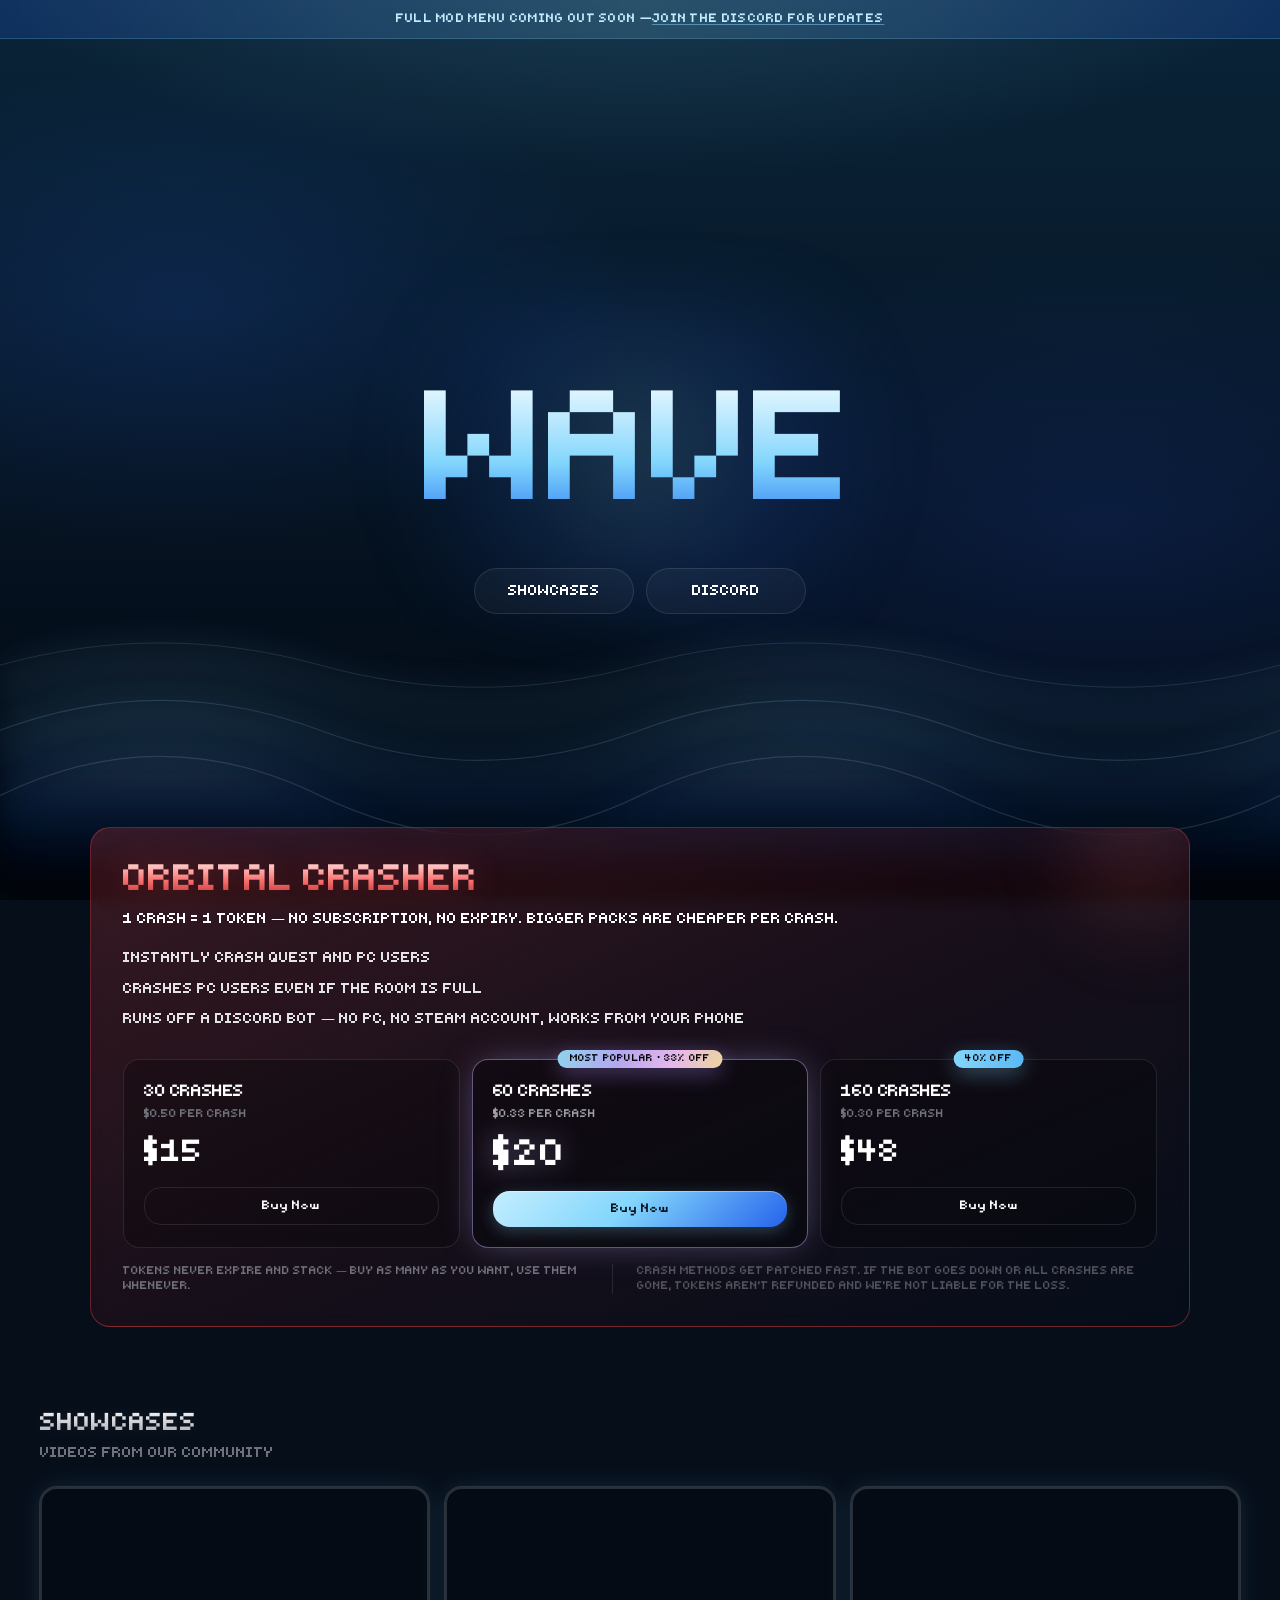
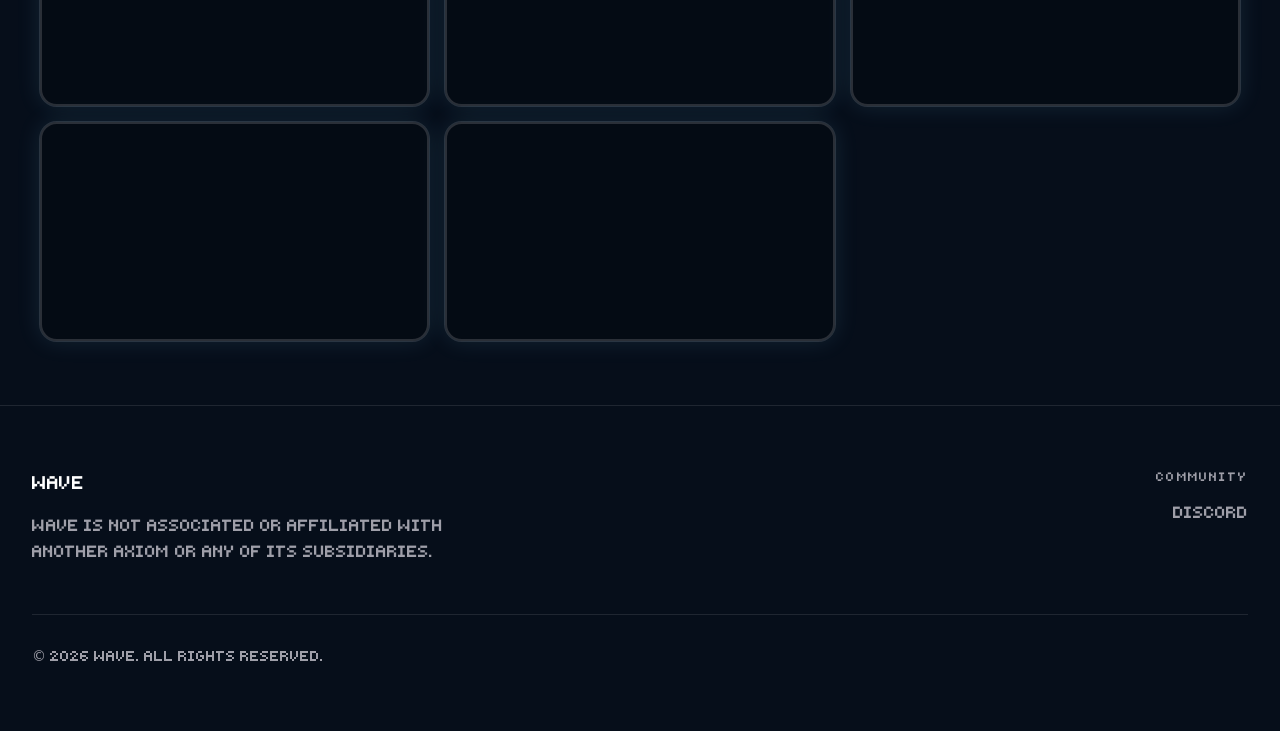
==== index.html @ 27b5ce63 "Update For Wave" ====
<!doctype html>
<html lang="en" class="h-full antialiased">
<head>
  <meta charset="utf-8" />
  <meta name="viewport" content="width=device-width, initial-scale=1" />
  <title>Wave - Best Gorilla Tag Exploits</title>
  <meta name="description" content="Wave — Gorilla Tag Mods, Crashes, Op Exploits" />
  <link rel="icon" href="favicon.ico" />
  <link rel="preload" href="assets/fonts/gorilla-tag-font.woff2" as="font" type="font/woff2" crossorigin="anonymous" />
  <link rel="stylesheet" href="css/site.css" />

  <!-- sell.app checkout modal -->
  <script src="https://cdn.sell.app/embed/script.js" type="module"></script>
  <link href="https://cdn.sell.app/embed/style.css" rel="stylesheet" />
</head>
<body class="site-body flex min-h-full flex-col bg-[#060e1a] text-white">

  <!-- wave field: three drifting swells + abyss gradient below the fold -->
  <div class="wave-bg-gradient" aria-hidden="true"></div>
  <div class="wave-field" aria-hidden="true">
    <svg width="0" height="0" style="position:absolute;overflow:hidden">
      <defs>
        <linearGradient id="wave-fill-far" x1="0" y1="0" x2="0" y2="1">
          <stop offset="0%" stop-color="#8FD2F5" stop-opacity="0.13" />
          <stop offset="55%" stop-color="#2E6EA8" stop-opacity="0.07" />
          <stop offset="100%" stop-color="#04101d" stop-opacity="0" />
        </linearGradient>
        <linearGradient id="wave-fill-mid" x1="0" y1="0" x2="0" y2="1">
          <stop offset="0%" stop-color="#83D6FC" stop-opacity="0.14" />
          <stop offset="50%" stop-color="#2563EB" stop-opacity="0.09" />
          <stop offset="100%" stop-color="#02070d" stop-opacity="0" />
        </linearGradient>
        <linearGradient id="wave-fill-near" x1="0" y1="0" x2="0" y2="1">
          <stop offset="0%" stop-color="#C4EEFF" stop-opacity="0.12" />
          <stop offset="45%" stop-color="#1D4ED8" stop-opacity="0.08" />
          <stop offset="100%" stop-color="#01060b" stop-opacity="0" />
        </linearGradient>
      </defs>
    </svg>

    <div class="wave-band" style="--wave-dur:170s;--wave-delay:-21.25s;opacity:.8;height:clamp(340px,58vh,680px)">
      <svg viewBox="0 0 2880 600" preserveAspectRatio="none" width="100%" height="100%">
        <path class="wave-fill" d="M0 330 c 120 -34 240 -34 360 0 c 120 34 240 34 360 0 c 120 -34 240 -34 360 0 c 120 34 240 34 360 0 c 120 -34 240 -34 360 0 c 120 34 240 34 360 0 c 120 -34 240 -34 360 0 c 120 34 240 34 360 0 L 2880 600 L 0 600 Z" fill="url(#wave-fill-far)" />
        <path class="wave-crest" d="M0 330 c 120 -34 240 -34 360 0 c 120 34 240 34 360 0 c 120 -34 240 -34 360 0 c 120 34 240 34 360 0 c 120 -34 240 -34 360 0 c 120 34 240 34 360 0 c 120 -34 240 -34 360 0 c 120 34 240 34 360 0" fill="none" stroke="#C4EEFF" stroke-opacity="0.16" stroke-width="1.1" stroke-linecap="round" />
      </svg>
    </div>

    <div class="wave-band wave-band--reverse" style="--wave-dur:125s;--wave-delay:-54.6875s;opacity:.85;height:clamp(340px,58vh,680px)">
      <svg viewBox="0 0 2880 600" preserveAspectRatio="none" width="100%" height="100%">
        <path class="wave-fill" d="M0 405 c 120 -46 240 -46 360 0 c 120 46 240 46 360 0 c 120 -46 240 -46 360 0 c 120 46 240 46 360 0 c 120 -46 240 -46 360 0 c 120 46 240 46 360 0 c 120 -46 240 -46 360 0 c 120 46 240 46 360 0 L 2880 600 L 0 600 Z" fill="url(#wave-fill-mid)" />
        <path class="wave-crest" d="M0 405 c 120 -46 240 -46 360 0 c 120 46 240 46 360 0 c 120 -46 240 -46 360 0 c 120 46 240 46 360 0 c 120 -46 240 -46 360 0 c 120 46 240 46 360 0 c 120 -46 240 -46 360 0 c 120 46 240 46 360 0" fill="none" stroke="#A8E2FF" stroke-opacity="0.18" stroke-width="1.25" stroke-linecap="round" />
      </svg>
    </div>

    <div class="wave-band" style="--wave-dur:95s;--wave-delay:-71.25s;opacity:.85;height:clamp(340px,58vh,680px)">
      <svg viewBox="0 0 2880 600" preserveAspectRatio="none" width="100%" height="100%">
        <path class="wave-fill" d="M0 480 c 120 -60 240 -60 360 0 c 120 60 240 60 360 0 c 120 -60 240 -60 360 0 c 120 60 240 60 360 0 c 120 -60 240 -60 360 0 c 120 60 240 60 360 0 c 120 -60 240 -60 360 0 c 120 60 240 60 360 0 L 2880 600 L 0 600 Z" fill="url(#wave-fill-near)" />
        <path class="wave-crest" d="M0 480 c 120 -60 240 -60 360 0 c 120 60 240 60 360 0 c 120 -60 240 -60 360 0 c 120 60 240 60 360 0 c 120 -60 240 -60 360 0 c 120 60 240 60 360 0 c 120 -60 240 -60 360 0 c 120 60 240 60 360 0" fill="none" stroke="#C4EEFF" stroke-opacity="0.16" stroke-width="1.4" stroke-linecap="round" />
      </svg>
    </div>
  </div>
  <div class="wave-deep" aria-hidden="true"></div>

  <!-- top banner — announcement + discord -->
  <a href="https://discord.gg/JmX66dGjEC" target="_blank" rel="noopener noreferrer" class="relative z-10 flex w-full items-center justify-center border-b border-[#83D6FC]/20 bg-[linear-gradient(90deg,rgba(37,99,235,0.22),rgba(131,214,252,0.16),rgba(37,99,235,0.22))] px-4 py-2.5 text-center text-[12px] font-semibold tracking-wide text-[#C4EEFF] transition-colors hover:text-white">
    Full mod menu coming out soon — <span class="underline decoration-[#83D6FC]/50 underline-offset-2">join the discord for updates</span>
  </a>

  <a href="#main" class="sr-only focus:not-sr-only focus:fixed focus:left-3 focus:top-3 focus:z-[60] focus:rounded-lg focus:bg-[#83D6FC] focus:px-4 focus:py-2 focus:font-semibold focus:text-black">Skip to main content</a>

  <main id="main" class="flex flex-1 flex-col">

    <!-- HERO -->
    <section class="relative flex min-h-[92vh] items-center px-4 sm:px-6 lg:px-8 pt-16 pb-16 overflow-hidden">
      <div class="absolute inset-0 -z-10 bg-gradient-to-b from-transparent via-transparent to-transparent"></div>
      <div class="hero-halo absolute -top-24 left-1/2 -translate-x-1/2 h-[600px] w-[900px] -z-10 bg-gradient-to-r from-[#83D6FC]/12 via-[#3B82F6]/10 to-[#1E40AF]/10 blur-[80px] rounded-full pointer-events-none"></div>

      <div class="mx-auto w-full max-w-[1200px]">
        <div class="relative mx-auto flex w-full max-w-[680px] flex-col items-center text-center">
          <div class="wave-hero-glow" aria-hidden="true"></div>

          <div class="relative w-full">
            <div class="relative min-h-[72px] md:min-h-[84px] overflow-visible">
              <div class="relative min-h-[72px] md:min-h-[84px] overflow-hidden flex items-center justify-center">
                <p class="flip-line" style="--flip-delay:0s">Gamebreaking? That's,</p>
                <p class="flip-line" style="--flip-delay:2.1667s">Drop their game before they drop a gg.</p>
                <p class="flip-line" style="--flip-delay:4.3333s">Streamers hate to see,</p>
                <p class="flip-line" style="--flip-delay:6.5s">Exploit patched? There's 5 more where that came from.</p>
                <p class="flip-line" style="--flip-delay:8.6667s">PBBV is real, they use,</p>
                <p class="flip-line" style="--flip-delay:10.8333s">Losing an argument? Crash them.</p>
              </div>
            </div>
          </div>

          <h1 aria-label="Wave" class="relative mt-1 flex w-full items-start justify-center text-[clamp(84px,13vw,152px)] font-extrabold leading-none tracking-[-0.04em] [text-shadow:none]">
            <span aria-hidden="true" class="wave-letter bg-gradient-to-b from-[#EAF9FF] via-[#83D6FC] to-[#2563EB] bg-clip-text pb-[0.08em] text-transparent" style="animation-delay:0s">W</span>
            <span aria-hidden="true" class="wave-letter bg-gradient-to-b from-[#EAF9FF] via-[#83D6FC] to-[#2563EB] bg-clip-text pb-[0.08em] text-transparent" style="animation-delay:0.4s">A</span>
            <span aria-hidden="true" class="wave-letter bg-gradient-to-b from-[#EAF9FF] via-[#83D6FC] to-[#2563EB] bg-clip-text pb-[0.08em] text-transparent" style="animation-delay:0.8s">V</span>
            <span aria-hidden="true" class="wave-letter bg-gradient-to-b from-[#EAF9FF] via-[#83D6FC] to-[#2563EB] bg-clip-text pb-[0.08em] text-transparent" style="animation-delay:1.2s">E</span>
          </h1>

          <div class="relative mt-6 flex flex-wrap items-center justify-center gap-3">
            <a href="#showcases" class="inline-flex w-[160px] items-center justify-center rounded-full border border-white/10 bg-white/[0.04] px-7 py-3 text-sm font-semibold text-white transition-colors hover:border-white/15 hover:bg-white/[0.08]">Showcases</a>
            <a href="https://discord.gg/JmX66dGjEC" target="_blank" rel="noopener noreferrer" class="inline-flex w-[160px] items-center justify-center rounded-full border border-white/10 bg-white/[0.04] px-7 py-3 text-sm font-semibold text-white transition-colors hover:border-white/15 hover:bg-white/[0.08]">Discord</a>
          </div>
        </div>
      </div>
    </section>

    <!-- CRASHER / ORBITAL CRASHER — tokens -->
    <section id="crasher" class="relative px-4 sm:px-6 lg:px-8 -mt-10 pb-4">
      <div class="mx-auto w-full max-w-[1100px]">
        <div class="relative overflow-hidden rounded-[20px] border border-[#EF4444]/40 bg-gradient-to-br from-[#EF4444]/22 via-[#B91C1C]/10 to-transparent backdrop-blur p-8">
          <div class="absolute -top-12 -right-12 h-40 w-40 bg-gradient-to-br from-[#F87171]/25 to-transparent blur-2xl rounded-full pointer-events-none"></div>

          <div class="relative">
            <h2 class="text-3xl md:text-4xl font-extrabold tracking-tight bg-gradient-to-b from-[#FEE2E2] via-[#F87171] to-[#B91C1C] bg-clip-text text-transparent drop-shadow-[0_0_16px_rgba(239,68,68,0.25)]">Orbital Crasher</h2>

            <p class="mt-2 max-w-[640px] text-sm leading-relaxed text-zinc-300">1 crash = 1 token — no subscription, no expiry. Bigger packs are cheaper per crash.</p>

            <ul class="mt-4 grid gap-2">
              <li class="text-sm leading-relaxed text-zinc-200">Instantly crash quest and PC users</li>
              <li class="text-sm leading-relaxed text-zinc-200">Crashes PC users even if the room is full</li>
              <li class="text-sm leading-relaxed text-zinc-200">Runs off a Discord bot — no PC, no Steam account, works from your phone</li>
            </ul>

            <div class="mt-7 grid grid-cols-1 gap-3 sm:grid-cols-3">

              <article class="rounded-2xl border border-white/10 bg-black/25 p-5 flex flex-col">
                <div class="text-base font-extrabold tracking-tight text-white">30 crashes</div>
                <div class="mt-0.5 text-[11px] text-zinc-500">$0.50 per crash</div>
                <div class="mt-3 flex items-baseline gap-1">
                  <span class="text-3xl font-extrabold text-white">$15</span>
                </div>
                <button type="button" data-sell-store="55426" data-sell-product="393732" data-sell-theme="" data-sell-darkmode="true" class="mt-4 inline-flex w-full cursor-pointer justify-center rounded-xl border border-white/10 py-2.5 text-xs font-bold text-white hover:bg-white/10">Buy Now</button>
              </article>

              <article class="relative rounded-2xl border border-[#B4A7F0]/50 bg-black/30 p-5 flex flex-col shadow-[0_0_36px_-10px_rgba(180,167,240,0.55)]">
                <div class="absolute -top-2.5 left-1/2 -translate-x-1/2 whitespace-nowrap rounded-full bg-[linear-gradient(115deg,#8FD3EE_0%,#B4A7F0_38%,#E7B6EC_70%,#ECD69A_100%)] px-3 py-0.5 text-[0.6rem] font-extrabold uppercase tracking-wide text-black shadow-[0_6px_20px_rgba(167,139,250,0.35)]">Most popular · 33% off</div>
                <div class="text-base font-extrabold tracking-tight text-white">60 crashes</div>
                <div class="mt-0.5 text-[11px] text-zinc-400">$0.33 per crash</div>
                <div class="mt-3 flex items-baseline gap-1">
                  <span class="text-4xl font-extrabold text-white drop-shadow-[0_0_14px_rgba(180,167,240,0.45)]">$20</span>
                </div>
                <button type="button" data-sell-store="55426" data-sell-product="393736" data-sell-theme="" data-sell-darkmode="true" class="btn-primary mt-4 inline-flex w-full cursor-pointer justify-center rounded-xl py-2.5 text-xs font-bold">Buy Now</button>
              </article>

              <article class="relative rounded-2xl border border-white/10 bg-black/25 p-5 flex flex-col">
                <div class="absolute -top-2.5 left-1/2 -translate-x-1/2 whitespace-nowrap rounded-full bg-gradient-to-r from-[#83D6FC] to-[#5BB8F5] px-3 py-0.5 text-[0.6rem] font-extrabold uppercase tracking-wide text-black shadow-[0_6px_20px_rgba(131,214,252,0.35)]">40% off</div>
                <div class="text-base font-extrabold tracking-tight text-white">160 crashes</div>
                <div class="mt-0.5 text-[11px] text-zinc-500">$0.30 per crash</div>
                <div class="mt-3 flex items-baseline gap-1">
                  <span class="text-3xl font-extrabold text-white">$48</span>
                </div>
                <button type="button" data-sell-store="55426" data-sell-product="393737" data-sell-theme="" data-sell-darkmode="true" class="mt-4 inline-flex w-full cursor-pointer justify-center rounded-xl border border-white/10 py-2.5 text-xs font-bold text-white hover:bg-white/10">Buy Now</button>
              </article>

            </div>

            <div class="mt-4 flex flex-col gap-2 sm:flex-row sm:items-start sm:gap-6">
              <p class="text-[11px] leading-snug text-zinc-500 sm:max-w-[45%]">Tokens never expire and stack — buy as many as you want, use them whenever.</p>
              <p class="text-[11px] leading-snug text-zinc-600 sm:flex-1 sm:border-l sm:border-white/10 sm:pl-6">Crash methods get patched fast. If the bot goes down or all crashes are gone, tokens aren't refunded and we're not liable for the loss.</p>
            </div>
          </div>
        </div>
      </div>
    </section>

    <!-- SHOWCASES -->
    <section id="showcases" class="px-4 sm:px-6 lg:px-8 py-16">
      <div class="mx-auto max-w-[1200px]">
        <h2 class="text-2xl font-bold bg-gradient-to-b from-white to-zinc-400 bg-clip-text text-transparent drop-shadow-[0_0_8px_rgba(255,255,255,0.06)]">Showcases</h2>
        <p class="text-sm text-zinc-500 mt-1 drop-shadow-[0_0_6px_rgba(255,255,255,0.04)]">Videos from our community</p>
        <div class="mt-6 grid grid-cols-1 sm:grid-cols-2 lg:grid-cols-3 gap-4">
          <div class="rounded-xl overflow-hidden border-2 border-white/15 bg-black/20 shadow-[0_0_0_1px_rgba(255,255,255,0.08),0_0_24px_rgba(131,214,252,0.12)] hover:shadow-[0_0_32px_rgba(131,214,252,0.2)] hover:border-[#83D6FC]/30 ring-1 ring-white/5 hover:ring-[#83D6FC]/20 transition-all duration-300 aspect-video">
            <iframe src="https://www.youtube.com/embed/Ay_9vXqhSCs" title="YouTube video" allow="accelerometer; autoplay; clipboard-write; encrypted-media; gyroscope; picture-in-picture" allowfullscreen class="h-full w-full"></iframe>
          </div>
          <div class="rounded-xl overflow-hidden border-2 border-white/15 bg-black/20 shadow-[0_0_0_1px_rgba(255,255,255,0.08),0_0_24px_rgba(131,214,252,0.12)] hover:shadow-[0_0_32px_rgba(131,214,252,0.2)] hover:border-[#83D6FC]/30 ring-1 ring-white/5 hover:ring-[#83D6FC]/20 transition-all duration-300 aspect-video">
            <iframe src="https://www.youtube.com/embed/CxMOEikogbY" title="YouTube video" allow="accelerometer; autoplay; clipboard-write; encrypted-media; gyroscope; picture-in-picture" allowfullscreen class="h-full w-full"></iframe>
          </div>
          <div class="rounded-xl overflow-hidden border-2 border-white/15 bg-black/20 shadow-[0_0_0_1px_rgba(255,255,255,0.08),0_0_24px_rgba(131,214,252,0.12)] hover:shadow-[0_0_32px_rgba(131,214,252,0.2)] hover:border-[#83D6FC]/30 ring-1 ring-white/5 hover:ring-[#83D6FC]/20 transition-all duration-300 aspect-video">
            <iframe src="https://www.youtube.com/embed/1U1cqi4F6rM" title="YouTube video" allow="accelerometer; autoplay; clipboard-write; encrypted-media; gyroscope; picture-in-picture" allowfullscreen class="h-full w-full"></iframe>
          </div>
          <div class="rounded-xl overflow-hidden border-2 border-white/15 bg-black/20 shadow-[0_0_0_1px_rgba(255,255,255,0.08),0_0_24px_rgba(131,214,252,0.12)] hover:shadow-[0_0_32px_rgba(131,214,252,0.2)] hover:border-[#83D6FC]/30 ring-1 ring-white/5 hover:ring-[#83D6FC]/20 transition-all duration-300 aspect-video">
            <iframe src="https://www.youtube.com/embed/R5l1-uVTxvc" title="YouTube video" allow="accelerometer; autoplay; clipboard-write; encrypted-media; gyroscope; picture-in-picture" allowfullscreen class="h-full w-full"></iframe>
          </div>
          <div class="rounded-xl overflow-hidden border-2 border-white/15 bg-black/20 shadow-[0_0_0_1px_rgba(255,255,255,0.08),0_0_24px_rgba(131,214,252,0.12)] hover:shadow-[0_0_32px_rgba(131,214,252,0.2)] hover:border-[#83D6FC]/30 ring-1 ring-white/5 hover:ring-[#83D6FC]/20 transition-all duration-300 aspect-video">
            <iframe src="https://www.youtube.com/embed/nbYcvykm1fQ" title="YouTube video" allow="accelerometer; autoplay; clipboard-write; encrypted-media; gyroscope; picture-in-picture" allowfullscreen class="h-full w-full"></iframe>
          </div>
        </div>
      </div>
    </section>
  </main>

  <footer class="relative z-10 border-t border-white/10 bg-[#060e1a] px-8 py-16">
    <div class="mx-auto max-w-[1400px]">
      <div class="mb-12 flex flex-col justify-between gap-8 md:flex-row">
        <div>
          <span class="flex items-center gap-1.5 text-lg font-bold text-white"><span class="tracking-tight">Wave</span></span>
          <p class="mt-4 max-w-md leading-relaxed text-zinc-400">Wave is not associated or affiliated with Another Axiom or any of its subsidiaries.</p>
        </div>
        <div class="md:text-right">
          <h4 class="mb-4 text-xs font-semibold uppercase tracking-widest text-zinc-400">Community</h4>
          <a href="https://discord.gg/JmX66dGjEC" target="_blank" rel="noopener noreferrer" class="text-zinc-400 hover:text-white">Discord</a>
        </div>
      </div>
      <div class="flex flex-col items-center justify-between gap-4 border-t border-white/10 pt-8 text-sm text-zinc-400 md:flex-row">
        <p>© 2026 Wave. All rights reserved.</p>
      </div>
    </div>
  </footer>

  <script src="js/site.js" defer></script>
</body>
</html>
---- css/site.css ----
/*! tailwindcss v4.3.3 | MIT License | https://tailwindcss.com */
@layer properties;
@layer theme, base, components, utilities;
@layer theme {
  :root, :host {
    --color-zinc-200: oklch(92% 0.004 286.32);
    --color-zinc-400: oklch(70.5% 0.015 286.067);
    --color-zinc-500: oklch(55.2% 0.016 285.938);
    --color-zinc-600: oklch(44.2% 0.017 285.786);
    --color-black: #000;
    --color-white: #fff;
    --spacing: 0.25rem;
    --container-md: 28rem;
    --text-xs: 0.75rem;
    --text-xs--line-height: calc(1 / 0.75);
    --text-sm: 0.875rem;
    --text-sm--line-height: calc(1.25 / 0.875);
    --text-base: 1rem;
    --text-base--line-height: calc(1.5 / 1);
    --text-lg: 1.125rem;
    --text-lg--line-height: calc(1.75 / 1.125);
    --text-2xl: 1.5rem;
    --text-2xl--line-height: calc(2 / 1.5);
    --text-3xl: 1.875rem;
    --text-3xl--line-height: calc(2.25 / 1.875);
    --text-4xl: 2.25rem;
    --text-4xl--line-height: calc(2.5 / 2.25);
    --font-weight-semibold: 600;
    --font-weight-bold: 700;
    --font-weight-extrabold: 800;
    --tracking-tight: -0.025em;
    --tracking-wide: 0.025em;
    --tracking-widest: 0.1em;
    --leading-snug: 1.375;
    --leading-relaxed: 1.625;
    --radius-2xl: 1rem;
    --blur-2xl: 40px;
    --aspect-video: 16 / 9;
    --default-transition-duration: 150ms;
    --default-transition-timing-function: cubic-bezier(0.4, 0, 0.2, 1);
    --default-font-family: var(--base-font-sans);
    --default-mono-font-family: ui-monospace, "Cascadia Mono", "Segoe UI Mono", Menlo, monospace;
  }
}
@layer base {
  *, ::after, ::before, ::backdrop, ::file-selector-button {
    box-sizing: border-box;
    margin: 0;
    padding: 0;
    border: 0 solid;
  }
  html, :host {
    line-height: 1.5;
    -webkit-text-size-adjust: 100%;
    tab-size: 4;
    font-family: var(--default-font-family, -apple-system, BlinkMacSystemFont, "Segoe UI", Roboto, "Helvetica Neue", "Noto Sans", Arial, sans-serif, "Apple Color Emoji", "Segoe UI Emoji", "Segoe UI Symbol", "Noto Color Emoji");
    font-feature-settings: var(--default-font-feature-settings, normal);
    font-variation-settings: var(--default-font-variation-settings, normal);
    -webkit-tap-highlight-color: transparent;
  }
  hr {
    height: 0;
    color: inherit;
    border-top-width: 1px;
  }
  abbr:where([title]) {
    -webkit-text-decoration: underline dotted;
    text-decoration: underline dotted;
  }
  h1, h2, h3, h4, h5, h6 {
    font-size: inherit;
    font-weight: inherit;
  }
  a {
    color: inherit;
    -webkit-text-decoration: inherit;
    text-decoration: inherit;
  }
  b, strong {
    font-weight: bolder;
  }
  code, kbd, samp, pre {
    font-family: var(--default-mono-font-family, ui-monospace, SFMono-Regular, Menlo, Monaco, Consolas, "Liberation Mono", "Courier New", monospace);
    font-feature-settings: var(--default-mono-font-feature-settings, normal);
    font-variation-settings: var(--default-mono-font-variation-settings, normal);
    font-size: 1em;
  }
  small {
    font-size: 80%;
  }
  sub, sup {
    font-size: 75%;
    line-height: 0;
    position: relative;
    vertical-align: baseline;
  }
  sub {
    bottom: -0.25em;
  }
  sup {
    top: -0.5em;
  }
  table {
    text-indent: 0;
    border-color: inherit;
    border-collapse: collapse;
  }
  :-moz-focusring:where(:not(iframe)) {
    outline: auto;
  }
  progress {
    vertical-align: baseline;
  }
  summary {
    display: list-item;
  }
  ol, ul, menu {
    list-style: none;
  }
  img, svg, video, canvas, audio, iframe, embed, object {
    display: block;
    vertical-align: middle;
  }
  img, video {
    max-width: 100%;
    height: auto;
  }
  button, input, select, optgroup, textarea, ::file-selector-button {
    font: inherit;
    font-feature-settings: inherit;
    font-variation-settings: inherit;
    letter-spacing: inherit;
    color: inherit;
    border-radius: 0;
    background-color: transparent;
    opacity: 1;
  }
  :where(select:is([multiple], [size])) optgroup {
    font-weight: bolder;
  }
  :where(select:is([multiple], [size])) optgroup option {
    padding-inline-start: 20px;
  }
  ::file-selector-button {
    margin-inline-end: 4px;
  }
  ::placeholder {
    opacity: 1;
  }
  @supports (not (-webkit-appearance: -apple-pay-button))  or (contain-intrinsic-size: 1px) {
    ::placeholder {
      color: currentcolor;
      @supports (color: color-mix(in lab, red, red)) {
        color: color-mix(in oklab, currentcolor 50%, transparent);
      }
    }
  }
  textarea {
    resize: vertical;
  }
  ::-webkit-search-decoration {
    -webkit-appearance: none;
  }
  ::-webkit-date-and-time-value {
    min-height: 1lh;
    text-align: inherit;
  }
  ::-webkit-datetime-edit {
    display: inline-flex;
  }
  ::-webkit-datetime-edit-fields-wrapper {
    padding: 0;
  }
  ::-webkit-datetime-edit, ::-webkit-datetime-edit-year-field, ::-webkit-datetime-edit-month-field, ::-webkit-datetime-edit-day-field, ::-webkit-datetime-edit-hour-field, ::-webkit-datetime-edit-minute-field, ::-webkit-datetime-edit-second-field, ::-webkit-datetime-edit-millisecond-field, ::-webkit-datetime-edit-meridiem-field {
    padding-block: 0;
  }
  ::-webkit-calendar-picker-indicator {
    line-height: 1;
  }
  :-moz-ui-invalid {
    box-shadow: none;
  }
  button, input:where([type="button"], [type="reset"], [type="submit"]), ::file-selector-button {
    appearance: button;
  }
  ::-webkit-inner-spin-button, ::-webkit-outer-spin-button {
    height: auto;
  }
  [hidden]:where(:not([hidden="until-found"])) {
    display: none !important;
  }
}
@layer utilities {
  .pointer-events-none {
    pointer-events: none;
  }
  .sr-only {
    position: absolute;
    width: 1px;
    height: 1px;
    padding: 0;
    margin: -1px;
    overflow: hidden;
    clip-path: inset(50%);
    white-space: nowrap;
    border-width: 0;
  }
  .absolute {
    position: absolute;
  }
  .relative {
    position: relative;
  }
  .static {
    position: static;
  }
  .inset-0 {
    inset: 0px;
  }
  .-top-2\.5 {
    top: calc(var(--spacing) * -2.5);
  }
  .-top-12 {
    top: calc(var(--spacing) * -12);
  }
  .-top-24 {
    top: calc(var(--spacing) * -24);
  }
  .-right-12 {
    right: calc(var(--spacing) * -12);
  }
  .left-1\/2 {
    left: calc(1 / 2 * 100%);
  }
  .-z-10 {
    z-index: calc(10 * -1);
  }
  .z-10 {
    z-index: 10;
  }
  .mx-auto {
    margin-inline: auto;
  }
  .-mt-10 {
    margin-top: calc(var(--spacing) * -10);
  }
  .mt-0\.5 {
    margin-top: calc(var(--spacing) * 0.5);
  }
  .mt-1 {
    margin-top: var(--spacing);
  }
  .mt-2 {
    margin-top: calc(var(--spacing) * 2);
  }
  .mt-3 {
    margin-top: calc(var(--spacing) * 3);
  }
  .mt-4 {
    margin-top: calc(var(--spacing) * 4);
  }
  .mt-6 {
    margin-top: calc(var(--spacing) * 6);
  }
  .mt-7 {
    margin-top: calc(var(--spacing) * 7);
  }
  .mt-8 {
    margin-top: calc(var(--spacing) * 8);
  }
  .mb-4 {
    margin-bottom: calc(var(--spacing) * 4);
  }
  .mb-12 {
    margin-bottom: calc(var(--spacing) * 12);
  }
  .flex {
    display: flex;
  }
  .grid {
    display: grid;
  }
  .inline-flex {
    display: inline-flex;
  }
  .aspect-video {
    aspect-ratio: var(--aspect-video);
  }
  .h-40 {
    height: calc(var(--spacing) * 40);
  }
  .h-\[600px\] {
    height: 600px;
  }
  .h-full {
    height: 100%;
  }
  .min-h-\[72px\] {
    min-height: 72px;
  }
  .min-h-\[92vh\] {
    min-height: 92vh;
  }
  .min-h-full {
    min-height: 100%;
  }
  .w-40 {
    width: calc(var(--spacing) * 40);
  }
  .w-\[160px\] {
    width: 160px;
  }
  .w-\[900px\] {
    width: 900px;
  }
  .w-full {
    width: 100%;
  }
  .max-w-\[680px\] {
    max-width: 680px;
  }
  .max-w-\[1100px\] {
    max-width: 1100px;
  }
  .max-w-\[1200px\] {
    max-width: 1200px;
  }
  .max-w-\[1400px\] {
    max-width: 1400px;
  }
  .max-w-md {
    max-width: var(--container-md);
  }
  .flex-1 {
    flex: 1;
  }
  .-translate-x-1\/2 {
    --tw-translate-x: calc(calc(1 / 2 * 100%) * -1);
    translate: var(--tw-translate-x) var(--tw-translate-y);
  }
  .cursor-pointer {
    cursor: pointer;
  }
  .resize {
    resize: both;
  }
  .grid-cols-1 {
    grid-template-columns: repeat(1, minmax(0, 1fr));
  }
  .flex-col {
    flex-direction: column;
  }
  .flex-wrap {
    flex-wrap: wrap;
  }
  .items-baseline {
    align-items: baseline;
  }
  .items-center {
    align-items: center;
  }
  .items-start {
    align-items: flex-start;
  }
  .justify-between {
    justify-content: space-between;
  }
  .justify-center {
    justify-content: center;
  }
  .gap-1 {
    gap: var(--spacing);
  }
  .gap-1\.5 {
    gap: calc(var(--spacing) * 1.5);
  }
  .gap-2 {
    gap: calc(var(--spacing) * 2);
  }
  .gap-3 {
    gap: calc(var(--spacing) * 3);
  }
  .gap-4 {
    gap: calc(var(--spacing) * 4);
  }
  .gap-8 {
    gap: calc(var(--spacing) * 8);
  }
  .overflow-hidden {
    overflow: hidden;
  }
  .overflow-visible {
    overflow: visible;
  }
  .rounded-2xl {
    border-radius: var(--radius-2xl);
  }
  .rounded-\[20px\] {
    border-radius: 20px;
  }
  .rounded-full {
    border-radius: calc(infinity * 1px);
  }
  .rounded-xl {
    border-radius: calc(var(--radius) * 1.4);
  }
  .border {
    border-style: var(--tw-border-style);
    border-width: 1px;
  }
  .border-2 {
    border-style: var(--tw-border-style);
    border-width: 2px;
  }
  .border-t {
    border-top-style: var(--tw-border-style);
    border-top-width: 1px;
  }
  .border-b {
    border-bottom-style: var(--tw-border-style);
    border-bottom-width: 1px;
  }
  .border-\[\#83D6FC\]\/20 {
    border-color: color-mix(in oklab, #83D6FC 20%, transparent);
  }
  .border-\[\#B4A7F0\]\/50 {
    border-color: color-mix(in oklab, #B4A7F0 50%, transparent);
  }
  .border-\[\#EF4444\]\/40 {
    border-color: color-mix(in oklab, #EF4444 40%, transparent);
  }
  .border-white\/10 {
    border-color: color-mix(in srgb, #fff 10%, transparent);
    @supports (color: color-mix(in lab, red, red)) {
      border-color: color-mix(in oklab, var(--color-white) 10%, transparent);
    }
  }
  .border-white\/15 {
    border-color: color-mix(in srgb, #fff 15%, transparent);
    @supports (color: color-mix(in lab, red, red)) {
      border-color: color-mix(in oklab, var(--color-white) 15%, transparent);
    }
  }
  .bg-\[\#060e1a\] {
    background-color: #060e1a;
  }
  .bg-black\/20 {
    background-color: color-mix(in srgb, #000 20%, transparent);
    @supports (color: color-mix(in lab, red, red)) {
      background-color: color-mix(in oklab, var(--color-black) 20%, transparent);
    }
  }
  .bg-black\/25 {
    background-color: color-mix(in srgb, #000 25%, transparent);
    @supports (color: color-mix(in lab, red, red)) {
      background-color: color-mix(in oklab, var(--color-black) 25%, transparent);
    }
  }
  .bg-black\/30 {
    background-color: color-mix(in srgb, #000 30%, transparent);
    @supports (color: color-mix(in lab, red, red)) {
      background-color: color-mix(in oklab, var(--color-black) 30%, transparent);
    }
  }
  .bg-white\/\[0\.04\] {
    background-color: color-mix(in srgb, #fff 4%, transparent);
    @supports (color: color-mix(in lab, red, red)) {
      background-color: color-mix(in oklab, var(--color-white) 4%, transparent);
    }
  }
  .bg-gradient-to-b {
    --tw-gradient-position: to bottom in oklab;
    background-image: linear-gradient(var(--tw-gradient-stops));
  }
  .bg-gradient-to-br {
    --tw-gradient-position: to bottom right in oklab;
    background-image: linear-gradient(var(--tw-gradient-stops));
  }
  .bg-gradient-to-r {
    --tw-gradient-position: to right in oklab;
    background-image: linear-gradient(var(--tw-gradient-stops));
  }
  .bg-\[linear-gradient\(90deg\,rgba\(37\,99\,235\,0\.22\)\,rgba\(131\,214\,252\,0\.16\)\,rgba\(37\,99\,235\,0\.22\)\)\] {
    background-image: linear-gradient(90deg,rgba(37,99,235,0.22),rgba(131,214,252,0.16),rgba(37,99,235,0.22));
  }
  .bg-\[linear-gradient\(115deg\,\#8FD3EE_0\%\,\#B4A7F0_38\%\,\#E7B6EC_70\%\,\#ECD69A_100\%\)\] {
    background-image: linear-gradient(115deg,#8FD3EE 0%,#B4A7F0 38%,#E7B6EC 70%,#ECD69A 100%);
  }
  .from-\[\#83D6FC\] {
    --tw-gradient-from: #83D6FC;
    --tw-gradient-stops: var(--tw-gradient-via-stops, var(--tw-gradient-position), var(--tw-gradient-from) var(--tw-gradient-from-position), var(--tw-gradient-to) var(--tw-gradient-to-position));
  }
  .from-\[\#83D6FC\]\/12 {
    --tw-gradient-from: color-mix(in oklab, #83D6FC 12%, transparent);
    --tw-gradient-stops: var(--tw-gradient-via-stops, var(--tw-gradient-position), var(--tw-gradient-from) var(--tw-gradient-from-position), var(--tw-gradient-to) var(--tw-gradient-to-position));
  }
  .from-\[\#EAF9FF\] {
    --tw-gradient-from: #EAF9FF;
    --tw-gradient-stops: var(--tw-gradient-via-stops, var(--tw-gradient-position), var(--tw-gradient-from) var(--tw-gradient-from-position), var(--tw-gradient-to) var(--tw-gradient-to-position));
  }
  .from-\[\#EF4444\]\/22 {
    --tw-gradient-from: color-mix(in oklab, #EF4444 22%, transparent);
    --tw-gradient-stops: var(--tw-gradient-via-stops, var(--tw-gradient-position), var(--tw-gradient-from) var(--tw-gradient-from-position), var(--tw-gradient-to) var(--tw-gradient-to-position));
  }
  .from-\[\#F87171\]\/25 {
    --tw-gradient-from: color-mix(in oklab, #F87171 25%, transparent);
    --tw-gradient-stops: var(--tw-gradient-via-stops, var(--tw-gradient-position), var(--tw-gradient-from) var(--tw-gradient-from-position), var(--tw-gradient-to) var(--tw-gradient-to-position));
  }
  .from-\[\#FEE2E2\] {
    --tw-gradient-from: #FEE2E2;
    --tw-gradient-stops: var(--tw-gradient-via-stops, var(--tw-gradient-position), var(--tw-gradient-from) var(--tw-gradient-from-position), var(--tw-gradient-to) var(--tw-gradient-to-position));
  }
  .from-transparent {
    --tw-gradient-from: transparent;
    --tw-gradient-stops: var(--tw-gradient-via-stops, var(--tw-gradient-position), var(--tw-gradient-from) var(--tw-gradient-from-position), var(--tw-gradient-to) var(--tw-gradient-to-position));
  }
  .from-white {
    --tw-gradient-from: var(--color-white);
    --tw-gradient-stops: var(--tw-gradient-via-stops, var(--tw-gradient-position), var(--tw-gradient-from) var(--tw-gradient-from-position), var(--tw-gradient-to) var(--tw-gradient-to-position));
  }
  .via-\[\#3B82F6\]\/10 {
    --tw-gradient-via: color-mix(in oklab, #3B82F6 10%, transparent);
    --tw-gradient-via-stops: var(--tw-gradient-position), var(--tw-gradient-from) var(--tw-gradient-from-position), var(--tw-gradient-via) var(--tw-gradient-via-position), var(--tw-gradient-to) var(--tw-gradient-to-position);
    --tw-gradient-stops: var(--tw-gradient-via-stops);
  }
  .via-\[\#83D6FC\] {
    --tw-gradient-via: #83D6FC;
    --tw-gradient-via-stops: var(--tw-gradient-position), var(--tw-gradient-from) var(--tw-gradient-from-position), var(--tw-gradient-via) var(--tw-gradient-via-position), var(--tw-gradient-to) var(--tw-gradient-to-position);
    --tw-gradient-stops: var(--tw-gradient-via-stops);
  }
  .via-\[\#B91C1C\]\/10 {
    --tw-gradient-via: color-mix(in oklab, #B91C1C 10%, transparent);
    --tw-gradient-via-stops: var(--tw-gradient-position), var(--tw-gradient-from) var(--tw-gradient-from-position), var(--tw-gradient-via) var(--tw-gradient-via-position), var(--tw-gradient-to) var(--tw-gradient-to-position);
    --tw-gradient-stops: var(--tw-gradient-via-stops);
  }
  .via-\[\#F87171\] {
    --tw-gradient-via: #F87171;
    --tw-gradient-via-stops: var(--tw-gradient-position), var(--tw-gradient-from) var(--tw-gradient-from-position), var(--tw-gradient-via) var(--tw-gradient-via-position), var(--tw-gradient-to) var(--tw-gradient-to-position);
    --tw-gradient-stops: var(--tw-gradient-via-stops);
  }
  .via-transparent {
    --tw-gradient-via: transparent;
    --tw-gradient-via-stops: var(--tw-gradient-position), var(--tw-gradient-from) var(--tw-gradient-from-position), var(--tw-gradient-via) var(--tw-gradient-via-position), var(--tw-gradient-to) var(--tw-gradient-to-position);
    --tw-gradient-stops: var(--tw-gradient-via-stops);
  }
  .to-\[\#1E40AF\]\/10 {
    --tw-gradient-to: color-mix(in oklab, #1E40AF 10%, transparent);
    --tw-gradient-stops: var(--tw-gradient-via-stops, var(--tw-gradient-position), var(--tw-gradient-from) var(--tw-gradient-from-position), var(--tw-gradient-to) var(--tw-gradient-to-position));
  }
  .to-\[\#5BB8F5\] {
    --tw-gradient-to: #5BB8F5;
    --tw-gradient-stops: var(--tw-gradient-via-stops, var(--tw-gradient-position), var(--tw-gradient-from) var(--tw-gradient-from-position), var(--tw-gradient-to) var(--tw-gradient-to-position));
  }
  .to-\[\#2563EB\] {
    --tw-gradient-to: #2563EB;
    --tw-gradient-stops: var(--tw-gradient-via-stops, var(--tw-gradient-position), var(--tw-gradient-from) var(--tw-gradient-from-position), var(--tw-gradient-to) var(--tw-gradient-to-position));
  }
  .to-\[\#B91C1C\] {
    --tw-gradient-to: #B91C1C;
    --tw-gradient-stops: var(--tw-gradient-via-stops, var(--tw-gradient-position), var(--tw-gradient-from) var(--tw-gradient-from-position), var(--tw-gradient-to) var(--tw-gradient-to-position));
  }
  .to-transparent {
    --tw-gradient-to: transparent;
    --tw-gradient-stops: var(--tw-gradient-via-stops, var(--tw-gradient-position), var(--tw-gradient-from) var(--tw-gradient-from-position), var(--tw-gradient-to) var(--tw-gradient-to-position));
  }
  .to-zinc-400 {
    --tw-gradient-to: var(--color-zinc-400);
    --tw-gradient-stops: var(--tw-gradient-via-stops, var(--tw-gradient-position), var(--tw-gradient-from) var(--tw-gradient-from-position), var(--tw-gradient-to) var(--tw-gradient-to-position));
  }
  .bg-clip-text {
    background-clip: text;
  }
  .p-5 {
    padding: calc(var(--spacing) * 5);
  }
  .p-8 {
    padding: calc(var(--spacing) * 8);
  }
  .px-3 {
    padding-inline: calc(var(--spacing) * 3);
  }
  .px-4 {
    padding-inline: calc(var(--spacing) * 4);
  }
  .px-7 {
    padding-inline: calc(var(--spacing) * 7);
  }
  .px-8 {
    padding-inline: calc(var(--spacing) * 8);
  }
  .py-0\.5 {
    padding-block: calc(var(--spacing) * 0.5);
  }
  .py-2\.5 {
    padding-block: calc(var(--spacing) * 2.5);
  }
  .py-3 {
    padding-block: calc(var(--spacing) * 3);
  }
  .py-16 {
    padding-block: calc(var(--spacing) * 16);
  }
  .py-24 {
    padding-block: calc(var(--spacing) * 24);
  }
  .pt-8 {
    padding-top: calc(var(--spacing) * 8);
  }
  .pt-16 {
    padding-top: calc(var(--spacing) * 16);
  }
  .pb-4 {
    padding-bottom: calc(var(--spacing) * 4);
  }
  .pb-16 {
    padding-bottom: calc(var(--spacing) * 16);
  }
  .pb-\[0\.08em\] {
    padding-bottom: 0.08em;
  }
  .text-center {
    text-align: center;
  }
  .text-2xl {
    font-size: var(--text-2xl);
    line-height: var(--tw-leading, var(--text-2xl--line-height));
  }
  .text-3xl {
    font-size: var(--text-3xl);
    line-height: var(--tw-leading, var(--text-3xl--line-height));
  }
  .text-4xl {
    font-size: var(--text-4xl);
    line-height: var(--tw-leading, var(--text-4xl--line-height));
  }
  .text-base {
    font-size: var(--text-base);
    line-height: var(--tw-leading, var(--text-base--line-height));
  }
  .text-lg {
    font-size: var(--text-lg);
    line-height: var(--tw-leading, var(--text-lg--line-height));
  }
  .text-sm {
    font-size: var(--text-sm);
    line-height: var(--tw-leading, var(--text-sm--line-height));
  }
  .text-xs {
    font-size: var(--text-xs);
    line-height: var(--tw-leading, var(--text-xs--line-height));
  }
  .text-\[0\.6rem\] {
    font-size: 0.6rem;
  }
  .text-\[11px\] {
    font-size: 11px;
  }
  .text-\[12px\] {
    font-size: 12px;
  }
  .text-\[clamp\(72px\,14vw\,140px\)\] {
    font-size: clamp(72px, 14vw, 140px);
  }
  .text-\[clamp\(84px\,13vw\,152px\)\] {
    font-size: clamp(84px, 13vw, 152px);
  }
  .leading-none {
    --tw-leading: 1;
    line-height: 1;
  }
  .leading-relaxed {
    --tw-leading: var(--leading-relaxed);
    line-height: var(--leading-relaxed);
  }
  .leading-snug {
    --tw-leading: var(--leading-snug);
    line-height: var(--leading-snug);
  }
  .font-bold {
    --tw-font-weight: var(--font-weight-bold);
    font-weight: var(--font-weight-bold);
  }
  .font-extrabold {
    --tw-font-weight: var(--font-weight-extrabold);
    font-weight: var(--font-weight-extrabold);
  }
  .font-semibold {
    --tw-font-weight: var(--font-weight-semibold);
    font-weight: var(--font-weight-semibold);
  }
  .tracking-\[-0\.04em\] {
    --tw-tracking: -0.04em;
    letter-spacing: -0.04em;
  }
  .tracking-tight {
    --tw-tracking: var(--tracking-tight);
    letter-spacing: var(--tracking-tight);
  }
  .tracking-wide {
    --tw-tracking: var(--tracking-wide);
    letter-spacing: var(--tracking-wide);
  }
  .tracking-widest {
    --tw-tracking: var(--tracking-widest);
    letter-spacing: var(--tracking-widest);
  }
  .whitespace-nowrap {
    white-space: nowrap;
  }
  .text-\[\#C4EEFF\] {
    color: #C4EEFF;
  }
  .text-black {
    color: var(--color-black);
  }
  .text-transparent {
    color: transparent;
  }
  .text-white {
    color: var(--color-white);
  }
  .text-zinc-200 {
    color: var(--color-zinc-200);
  }
  .text-zinc-400 {
    color: var(--color-zinc-400);
  }
  .text-zinc-500 {
    color: var(--color-zinc-500);
  }
  .text-zinc-600 {
    color: var(--color-zinc-600);
  }
  .uppercase {
    text-transform: uppercase;
  }
  .underline {
    text-decoration-line: underline;
  }
  .decoration-\[\#83D6FC\]\/50 {
    text-decoration-color: color-mix(in oklab, #83D6FC 50%, transparent);
  }
  .underline-offset-2 {
    text-underline-offset: 2px;
  }
  .antialiased {
    -webkit-font-smoothing: antialiased;
    -moz-osx-font-smoothing: grayscale;
  }
  .shadow-\[0_0_0_1px_rgba\(255\,255\,255\,0\.08\)\,0_0_24px_rgba\(131\,214\,252\,0\.12\)\] {
    --tw-shadow: 0 0 0 1px var(--tw-shadow-color, rgba(255,255,255,0.08)), 0 0 24px var(--tw-shadow-color, rgba(131,214,252,0.12));
    box-shadow: var(--tw-inset-shadow), var(--tw-inset-ring-shadow), var(--tw-ring-offset-shadow), var(--tw-ring-shadow), var(--tw-shadow);
  }
  .shadow-\[0_0_36px_-10px_rgba\(180\,167\,240\,0\.55\)\] {
    --tw-shadow: 0 0 36px -10px var(--tw-shadow-color, rgba(180,167,240,0.55));
    box-shadow: var(--tw-inset-shadow), var(--tw-inset-ring-shadow), var(--tw-ring-offset-shadow), var(--tw-ring-shadow), var(--tw-shadow);
  }
  .shadow-\[0_6px_20px_rgba\(131\,214\,252\,0\.35\)\] {
    --tw-shadow: 0 6px 20px var(--tw-shadow-color, rgba(131,214,252,0.35));
    box-shadow: var(--tw-inset-shadow), var(--tw-inset-ring-shadow), var(--tw-ring-offset-shadow), var(--tw-ring-shadow), var(--tw-shadow);
  }
  .shadow-\[0_6px_20px_rgba\(167\,139\,250\,0\.35\)\] {
    --tw-shadow: 0 6px 20px var(--tw-shadow-color, rgba(167,139,250,0.35));
    box-shadow: var(--tw-inset-shadow), var(--tw-inset-ring-shadow), var(--tw-ring-offset-shadow), var(--tw-ring-shadow), var(--tw-shadow);
  }
  .ring-1 {
    --tw-ring-shadow: var(--tw-ring-inset,) 0 0 0 calc(1px + var(--tw-ring-offset-width)) var(--tw-ring-color, currentcolor);
    box-shadow: var(--tw-inset-shadow), var(--tw-inset-ring-shadow), var(--tw-ring-offset-shadow), var(--tw-ring-shadow), var(--tw-shadow);
  }
  .ring-white\/5 {
    --tw-ring-color: color-mix(in srgb, #fff 5%, transparent);
    @supports (color: color-mix(in lab, red, red)) {
      --tw-ring-color: color-mix(in oklab, var(--color-white) 5%, transparent);
    }
  }
  .blur-2xl {
    --tw-blur: blur(var(--blur-2xl));
    filter: var(--tw-blur,) var(--tw-brightness,) var(--tw-contrast,) var(--tw-grayscale,) var(--tw-hue-rotate,) var(--tw-invert,) var(--tw-saturate,) var(--tw-sepia,) var(--tw-drop-shadow,);
  }
  .blur-\[80px\] {
    --tw-blur: blur(80px);
    filter: var(--tw-blur,) var(--tw-brightness,) var(--tw-contrast,) var(--tw-grayscale,) var(--tw-hue-rotate,) var(--tw-invert,) var(--tw-saturate,) var(--tw-sepia,) var(--tw-drop-shadow,);
  }
  .drop-shadow-\[0_0_6px_rgba\(255\,255\,255\,0\.04\)\] {
    --tw-drop-shadow-size: drop-shadow(0 0 6px var(--tw-drop-shadow-color, rgba(255,255,255,0.04)));
    --tw-drop-shadow: var(--tw-drop-shadow-size);
    filter: var(--tw-blur,) var(--tw-brightness,) var(--tw-contrast,) var(--tw-grayscale,) var(--tw-hue-rotate,) var(--tw-invert,) var(--tw-saturate,) var(--tw-sepia,) var(--tw-drop-shadow,);
  }
  .drop-shadow-\[0_0_8px_rgba\(255\,255\,255\,0\.06\)\] {
    --tw-drop-shadow-size: drop-shadow(0 0 8px var(--tw-drop-shadow-color, rgba(255,255,255,0.06)));
    --tw-drop-shadow: var(--tw-drop-shadow-size);
    filter: var(--tw-blur,) var(--tw-brightness,) var(--tw-contrast,) var(--tw-grayscale,) var(--tw-hue-rotate,) var(--tw-invert,) var(--tw-saturate,) var(--tw-sepia,) var(--tw-drop-shadow,);
  }
  .drop-shadow-\[0_0_14px_rgba\(180\,167\,240\,0\.45\)\] {
    --tw-drop-shadow-size: drop-shadow(0 0 14px var(--tw-drop-shadow-color, rgba(180,167,240,0.45)));
    --tw-drop-shadow: var(--tw-drop-shadow-size);
    filter: var(--tw-blur,) var(--tw-brightness,) var(--tw-contrast,) var(--tw-grayscale,) var(--tw-hue-rotate,) var(--tw-invert,) var(--tw-saturate,) var(--tw-sepia,) var(--tw-drop-shadow,);
  }
  .drop-shadow-\[0_0_16px_rgba\(239\,68\,68\,0\.25\)\] {
    --tw-drop-shadow-size: drop-shadow(0 0 16px var(--tw-drop-shadow-color, rgba(239,68,68,0.25)));
    --tw-drop-shadow: var(--tw-drop-shadow-size);
    filter: var(--tw-blur,) var(--tw-brightness,) var(--tw-contrast,) var(--tw-grayscale,) var(--tw-hue-rotate,) var(--tw-invert,) var(--tw-saturate,) var(--tw-sepia,) var(--tw-drop-shadow,);
  }
  .backdrop-blur {
    --tw-backdrop-blur: blur(8px);
    -webkit-backdrop-filter: var(--tw-backdrop-blur,) var(--tw-backdrop-brightness,) var(--tw-backdrop-contrast,) var(--tw-backdrop-grayscale,) var(--tw-backdrop-hue-rotate,) var(--tw-backdrop-invert,) var(--tw-backdrop-opacity,) var(--tw-backdrop-saturate,) var(--tw-backdrop-sepia,);
    backdrop-filter: var(--tw-backdrop-blur,) var(--tw-backdrop-brightness,) var(--tw-backdrop-contrast,) var(--tw-backdrop-grayscale,) var(--tw-backdrop-hue-rotate,) var(--tw-backdrop-invert,) var(--tw-backdrop-opacity,) var(--tw-backdrop-saturate,) var(--tw-backdrop-sepia,);
  }
  .transition-all {
    transition-property: all;
    transition-timing-function: var(--tw-ease, var(--default-transition-timing-function));
    transition-duration: var(--tw-duration, var(--default-transition-duration));
  }
  .transition-colors {
    transition-property: color, background-color, border-color, outline-color, text-decoration-color, fill, stroke, --tw-gradient-from, --tw-gradient-via, --tw-gradient-to;
    transition-timing-function: var(--tw-ease, var(--default-transition-timing-function));
    transition-duration: var(--tw-duration, var(--default-transition-duration));
  }
  .duration-300 {
    --tw-duration: 300ms;
    transition-duration: 300ms;
  }
  .\[text-shadow\:none\] {
    text-shadow: none;
  }
  @media (hover: hover) {
    .hover\:border-\[\#83D6FC\]\/30:hover {
      border-color: color-mix(in oklab, #83D6FC 30%, transparent);
    }
    .hover\:border-white\/15:hover {
      border-color: color-mix(in srgb, #fff 15%, transparent);
    }
    @supports (color: color-mix(in lab, red, red)) {
      .hover\:border-white\/15:hover {
        border-color: color-mix(in oklab, var(--color-white) 15%, transparent);
      }
    }
    .hover\:bg-white\/10:hover {
      background-color: color-mix(in srgb, #fff 10%, transparent);
    }
    @supports (color: color-mix(in lab, red, red)) {
      .hover\:bg-white\/10:hover {
        background-color: color-mix(in oklab, var(--color-white) 10%, transparent);
      }
    }
    .hover\:bg-white\/\[0\.08\]:hover {
      background-color: color-mix(in srgb, #fff 8%, transparent);
    }
    @supports (color: color-mix(in lab, red, red)) {
      .hover\:bg-white\/\[0\.08\]:hover {
        background-color: color-mix(in oklab, var(--color-white) 8%, transparent);
      }
    }
    .hover\:text-white:hover {
      color: var(--color-white);
    }
    .hover\:shadow-\[0_0_32px_rgba\(131\,214\,252\,0\.2\)\]:hover {
      --tw-shadow: 0 0 32px var(--tw-shadow-color, rgba(131,214,252,0.2));
      box-shadow: var(--tw-inset-shadow), var(--tw-inset-ring-shadow), var(--tw-ring-offset-shadow), var(--tw-ring-shadow), var(--tw-shadow);
    }
    .hover\:ring-\[\#83D6FC\]\/20:hover {
      --tw-ring-color: color-mix(in oklab, #83D6FC 20%, transparent);
    }
  }
  .focus\:not-sr-only:focus {
    position: static;
    width: auto;
    height: auto;
    padding: 0;
    margin: 0;
    overflow: visible;
    clip-path: none;
    white-space: normal;
  }
  .focus\:fixed:focus {
    position: fixed;
  }
  .focus\:top-3:focus {
    top: calc(var(--spacing) * 3);
  }
  .focus\:left-3:focus {
    left: calc(var(--spacing) * 3);
  }
  .focus\:z-\[60\]:focus {
    z-index: 60;
  }
  .focus\:rounded-lg:focus {
    border-radius: var(--radius);
  }
  .focus\:bg-\[\#83D6FC\]:focus {
    background-color: #83D6FC;
  }
  .focus\:px-4:focus {
    padding-inline: calc(var(--spacing) * 4);
  }
  .focus\:py-2:focus {
    padding-block: calc(var(--spacing) * 2);
  }
  .focus\:font-semibold:focus {
    --tw-font-weight: var(--font-weight-semibold);
    font-weight: var(--font-weight-semibold);
  }
  .focus\:text-black:focus {
    color: var(--color-black);
  }
  @media (width >= 40rem) {
    .sm\:max-w-\[45\%\] {
      max-width: 45%;
    }
    .sm\:flex-1 {
      flex: 1;
    }
    .sm\:grid-cols-2 {
      grid-template-columns: repeat(2, minmax(0, 1fr));
    }
    .sm\:grid-cols-3 {
      grid-template-columns: repeat(3, minmax(0, 1fr));
    }
    .sm\:flex-row {
      flex-direction: row;
    }
    .sm\:items-start {
      align-items: flex-start;
    }
    .sm\:gap-6 {
      gap: calc(var(--spacing) * 6);
    }
    .sm\:border-l {
      border-left-style: var(--tw-border-style);
      border-left-width: 1px;
    }
    .sm\:border-white\/10 {
      border-color: color-mix(in srgb, #fff 10%, transparent);
    }
    @supports (color: color-mix(in lab, red, red)) {
      .sm\:border-white\/10 {
        border-color: color-mix(in oklab, var(--color-white) 10%, transparent);
      }
    }
    .sm\:px-6 {
      padding-inline: calc(var(--spacing) * 6);
    }
    .sm\:pl-6 {
      padding-left: calc(var(--spacing) * 6);
    }
  }
  @media (width >= 48rem) {
    .md\:min-h-\[84px\] {
      min-height: 84px;
    }
    .md\:flex-row {
      flex-direction: row;
    }
    .md\:text-right {
      text-align: right;
    }
    .md\:text-4xl {
      font-size: var(--text-4xl);
      line-height: var(--tw-leading, var(--text-4xl--line-height));
    }
  }
  @media (width >= 64rem) {
    .lg\:grid-cols-3 {
      grid-template-columns: repeat(3, minmax(0, 1fr));
    }
    .lg\:px-8 {
      padding-inline: calc(var(--spacing) * 8);
    }
  }
}
@font-face {
  font-family: "Gorilla Tag";
  src: url("../assets/fonts/gorilla-tag-font.woff2") format("woff2"),
       url("../assets/fonts/gorilla-tag-font.otf") format("opentype");
  font-weight: 100 900;
  font-style: normal;
  font-display: swap;
}
:root {
  --font-gtag: "Gorilla Tag", ui-monospace, monospace;
  --base-font-sans: "Gorilla Tag", "Product Sans", "Google Sans", "Segoe UI", system-ui, -apple-system, sans-serif;
  --background: #060e1a;
  --foreground: #ffffff;
  --primary: #83D6FC;
  --primary-foreground: #04121f;
  --primary-dark: #2563EB;
  --card: rgba(10,26,44,0.6);
  --card-foreground: #ffffff;
  --muted: rgba(255,255,255,0.05);
  --muted-foreground: #9fb6c9;
  --border: rgba(255,255,255,0.1);
  --input: rgba(255,255,255,0.08);
  --ring: #83D6FC;
  --radius: 0.75rem;
  --bg-dark: #060e1a;
  --bg-card: rgba(10,26,44,0.6);
  --text-primary: #ffffff;
  --text-secondary: #9fb6c9;
  --glass: rgba(255,255,255,0.05);
  --water-light: #C4EEFF;
  --water-mid: #83D6FC;
  --water-deep: #2563EB;
  --water-abyss: #04121f;
}
@layer base {
  * {
    border-color: var(--border);
    outline-color: var(--ring);
    @supports (color: color-mix(in lab, red, red)) {
      outline-color: color-mix(in oklab, var(--ring) 50%, transparent);
    }
  }
  body {
    background-color: var(--background);
    font-family: var(--base-font-sans);
    color: var(--foreground);
  }
  html {
    font-family: var(--base-font-sans);
    text-transform: uppercase;
  }
  input, textarea, select, option, code, pre, kbd, samp, [contenteditable="true"] {
    text-transform: none;
  }
  h1, h2, h3, h4 {
    text-shadow: 0 0 16px rgba(255,255,255,0.04), 0 0 32px rgba(131,214,252,0.03);
  }
}
.wave-bg-gradient {
  position: fixed;
  inset: 0;
  z-index: -2;
  background: radial-gradient(ellipse 90% 55% at 50% -14%, rgba(131,214,252,0.20) 0%, transparent 62%),
    radial-gradient(ellipse 60% 45% at 14% 34%, rgba(37,99,235,0.16) 0%, transparent 60%),
    radial-gradient(ellipse 70% 50% at 86% 58%, rgba(30,64,175,0.20) 0%, transparent 62%),
    linear-gradient(180deg, #0a2438 0%, #071829 40%, #040e1a 74%, #02070d 100%);
}
.wave-field {
  position: fixed;
  inset: 0;
  z-index: -2;
  pointer-events: none;
  overflow: hidden;
  opacity: calc(1 - var(--wave-fade, 0));
  transform: translate3d(0, calc(var(--wave-fade, 0) * 9vh), 0);
}
.wave-band {
  position: absolute;
  left: 0;
  bottom: 0;
  width: 200%;
  animation: waveDrift var(--wave-dur, 90s) linear infinite;
  animation-delay: var(--wave-delay, 0s);
  will-change: transform;
}
.wave-band--reverse {
  animation-direction: reverse;
}
.wave-band svg {
  display: block;
  width: 100%;
  height: 100%;
  overflow: visible;
}
.wave-fill {
  filter: blur(20px);
}
.wave-crest {
  filter: blur(0.5px);
}
.wave-deep {
  position: fixed;
  inset: 0;
  z-index: -2;
  pointer-events: none;
  opacity: min(1, calc(var(--wave-fade, 0) * 1.12));
  background: linear-gradient(180deg, rgba(3,9,16,0) 0%, rgba(3,10,18,0.40) 40%, rgba(2,8,15,0.80) 76%, #02080f 100%);
}
@keyframes waveDrift {
  from {
    transform: translate3d(0, 0, 0);
  }
  to {
    transform: translate3d(-50%, 0, 0);
  }
}
@media (prefers-reduced-motion: reduce) {
  .wave-band {
    animation: none;
  }
}
.sale-ring {
  border: 1px solid transparent;
  border-radius: 0.9rem;
  background-image: linear-gradient(160deg, rgba(12, 34, 56, 0.86), rgba(8, 22, 38, 0.8)),
    linear-gradient(115deg, #7cc9ec 0%, #a795ef 32%, #e3a8e4 55%, #a795ef 78%, #7cc9ec 100%);
  background-origin: border-box;
  background-clip: padding-box, border-box;
  background-size: 100% 100%, 300% 100%;
  background-position: 0 0, 0% 50%;
  animation: saleRing 20s linear infinite;
  box-shadow: 0 0 18px rgba(180, 167, 240, 0.12);
}
@keyframes saleRing {
  from {
    background-position: 0 0, 0% 50%;
  }
  to {
    background-position: 0 0, 300% 50%;
  }
}
.sale-ring-card {
  border: 1px solid transparent;
  background-image: linear-gradient(160deg, rgba(12, 34, 56, 0.55), rgba(8, 22, 38, 0.45)),
    linear-gradient(115deg, #7cc9ec 0%, #a795ef 32%, #e3a8e4 55%, #a795ef 78%, #7cc9ec 100%);
  background-origin: border-box;
  background-clip: padding-box, border-box;
  background-size: 100% 100%, 300% 100%;
  background-position: 0 0, 0% 50%;
  animation: saleRing 24s linear infinite;
  box-shadow: 0 18px 50px rgba(37, 99, 235, 0.16), 0 0 24px rgba(180, 167, 240, 0.1);
  position: relative;
}
@media (prefers-reduced-motion: reduce) {
  .sale-ring, .sale-ring-card {
    animation: none;
  }
}
.hero-halo {
  -webkit-mask-image: linear-gradient(to bottom, #000 50%, transparent 100%);
  mask-image: linear-gradient(to bottom, #000 50%, transparent 100%);
}
.wave-hero-glow {
  position: absolute;
  inset: 0;
  pointer-events: none;
  background: radial-gradient(circle at 50% 50%, rgba(131,214,252,0.18) 0%, rgba(37,99,235,0.12) 38%, transparent 68%);
  filter: blur(32px);
}
.wave-letter {
  display: inline-block;
  transform: translateZ(0);
  backface-visibility: hidden;
  animation: waveRipple 3.6s linear infinite;
  will-change: transform;
}
@keyframes waveRipple {
  0% {
    transform: translate3d(0, 0, 0);
  }
  12.5% {
    transform: translate3d(0, -7px, 0);
  }
  25% {
    transform: translate3d(0, -11px, 0);
  }
  37.5% {
    transform: translate3d(0, -7px, 0);
  }
  50% {
    transform: translate3d(0, 0, 0);
  }
  62.5% {
    transform: translate3d(0, 5.5px, 0);
  }
  75% {
    transform: translate3d(0, 9px, 0);
  }
  87.5% {
    transform: translate3d(0, 5.5px, 0);
  }
  100% {
    transform: translate3d(0, 0, 0);
  }
}
@media (prefers-reduced-motion: reduce) {
  .wave-letter {
    animation: none;
  }
}
.flip-line {
  position: absolute;
  inset: 0;
  display: flex;
  align-items: center;
  justify-content: center;
  text-align: center;
  font-size: 21px;
  font-weight: 800;
  line-height: 1.25;
  letter-spacing: -0.025em;
  padding: 4px 0;
  margin: 0;
  background: linear-gradient(to bottom, #83D6FC 0%, #C4EEFF 35%, #ffffff 100%);
  -webkit-background-clip: text;
  background-clip: text;
  -webkit-text-fill-color: transparent;
  color: transparent;
  filter: drop-shadow(0 0 8px rgba(131,214,252,0.22));
  font-family: "Gorilla Tag", "Product Sans", "Google Sans", sans-serif;
  opacity: 0;
  animation: flipPhrase 13s ease-in-out infinite;
  animation-delay: var(--flip-delay, 0s);
  animation-fill-mode: both;
}
@media (min-width: 768px) {
  .flip-line {
    font-size: 25px;
  }
}
@media (min-width: 1024px) {
  .flip-line {
    font-size: 28px;
  }
}
@keyframes flipPhrase {
  0% {
    transform: translateY(8px);
    opacity: 0;
    filter: blur(4px);
  }
  1.5% {
    transform: translateY(0);
    opacity: 1;
    filter: blur(0);
  }
  15.1667% {
    transform: translateY(0);
    opacity: 1;
    filter: blur(0);
  }
  16.6667% {
    transform: translateY(-8px);
    opacity: 0;
    filter: blur(6px);
  }
  100% {
    transform: translateY(-8px);
    opacity: 0;
    filter: blur(6px);
  }
}
@media (prefers-reduced-motion: reduce) {
  .flip-line {
    animation: none;
  }
  .flip-line:first-child {
    opacity: 1;
  }
}
.glass-card {
  background: linear-gradient(135deg, rgba(12,34,56,0.55) 0%, rgba(8,22,38,0.45) 100%);
  border: 1px solid rgba(196,238,255,0.10);
  box-shadow: 0 8px 24px rgba(0,0,0,0.30), inset 0 1px 0 rgba(196,238,255,0.12), inset 0 -18px 30px rgba(37,99,235,0.05);
  backdrop-filter: blur(14px) saturate(130%);
  -webkit-backdrop-filter: blur(16px) saturate(130%);
  transition: transform 0.3s ease, box-shadow 0.3s, border-color 0.3s;
}
.glass-card:hover {
  transform: translateY(-1px);
  border-color: rgba(131,214,252,0.22);
  box-shadow: 0 12px 30px rgba(0,0,0,0.34), 0 0 22px rgba(131,214,252,0.10), inset 0 1px 0 rgba(196,238,255,0.18);
}
.bubbly {
  transition: transform 0.25s ease, box-shadow 0.25s, border-color 0.25s;
}
.bubbly:hover {
  transform: translateY(-1px);
}
.grad-text {
  background: linear-gradient(180deg, #ffffff 0%, #e4e4e7 100%);
  -webkit-background-clip: text;
  -webkit-text-fill-color: transparent;
  background-clip: text;
}
.grad-text-pink {
  background: linear-gradient(180deg, #D6F2FF 0%, #83D6FC 60%, #9BDDFB 100%);
  -webkit-background-clip: text;
  -webkit-text-fill-color: transparent;
  background-clip: text;
}
.btn-primary {
  background: linear-gradient(135deg,#C4EEFF 0%,#83D6FC 45%,#2563EB 100%);
  color: #04121f;
  box-shadow: 0 4px 16px rgba(131,214,252,0.28), inset 0 1px 0 rgba(255,255,255,0.35);
  transition: all 0.3s cubic-bezier(0.22,1,0.36,1);
}
.btn-primary:hover {
  transform: translateY(-2px);
  box-shadow: 0 10px 28px rgba(131,214,252,0.38), inset 0 1px 0 rgba(255,255,255,0.45);
}
nav a, nav button {
  transition: background 0.2s, color 0.2s, border-color 0.2s;
}
.site-nav.is-scrolled {
  box-shadow: 0 8px 32px rgba(0,0,0,0.35);
  border-color: rgba(255,255,255,0.1);
}
@property --tw-translate-x {
  syntax: "*";
  inherits: false;
  initial-value: 0;
}
@property --tw-translate-y {
  syntax: "*";
  inherits: false;
  initial-value: 0;
}
@property --tw-translate-z {
  syntax: "*";
  inherits: false;
  initial-value: 0;
}
@property --tw-border-style {
  syntax: "*";
  inherits: false;
  initial-value: solid;
}
@property --tw-gradient-position {
  syntax: "*";
  inherits: false;
}
@property --tw-gradient-from {
  syntax: "<color>";
  inherits: false;
  initial-value: #0000;
}
@property --tw-gradient-via {
  syntax: "<color>";
  inherits: false;
  initial-value: #0000;
}
@property --tw-gradient-to {
  syntax: "<color>";
  inherits: false;
  initial-value: #0000;
}
@property --tw-gradient-stops {
  syntax: "*";
  inherits: false;
}
@property --tw-gradient-via-stops {
  syntax: "*";
  inherits: false;
}
@property --tw-gradient-from-position {
  syntax: "<length-percentage>";
  inherits: false;
  initial-value: 0%;
}
@property --tw-gradient-via-position {
  syntax: "<length-percentage>";
  inherits: false;
  initial-value: 50%;
}
@property --tw-gradient-to-position {
  syntax: "<length-percentage>";
  inherits: false;
  initial-value: 100%;
}
@property --tw-leading {
  syntax: "*";
  inherits: false;
}
@property --tw-font-weight {
  syntax: "*";
  inherits: false;
}
@property --tw-tracking {
  syntax: "*";
  inherits: false;
}
@property --tw-shadow {
  syntax: "*";
  inherits: false;
  initial-value: 0 0 #0000;
}
@property --tw-shadow-color {
  syntax: "*";
  inherits: false;
}
@property --tw-shadow-alpha {
  syntax: "<percentage>";
  inherits: false;
  initial-value: 100%;
}
@property --tw-inset-shadow {
  syntax: "*";
  inherits: false;
  initial-value: 0 0 #0000;
}
@property --tw-inset-shadow-color {
  syntax: "*";
  inherits: false;
}
@property --tw-inset-shadow-alpha {
  syntax: "<percentage>";
  inherits: false;
  initial-value: 100%;
}
@property --tw-ring-color {
  syntax: "*";
  inherits: false;
}
@property --tw-ring-shadow {
  syntax: "*";
  inherits: false;
  initial-value: 0 0 #0000;
}
@property --tw-inset-ring-color {
  syntax: "*";
  inherits: false;
}
@property --tw-inset-ring-shadow {
  syntax: "*";
  inherits: false;
  initial-value: 0 0 #0000;
}
@property --tw-ring-inset {
  syntax: "*";
  inherits: false;
}
@property --tw-ring-offset-width {
  syntax: "<length>";
  inherits: false;
  initial-value: 0px;
}
@property --tw-ring-offset-color {
  syntax: "*";
  inherits: false;
  initial-value: #fff;
}
@property --tw-ring-offset-shadow {
  syntax: "*";
  inherits: false;
  initial-value: 0 0 #0000;
}
@property --tw-blur {
  syntax: "*";
  inherits: false;
}
@property --tw-brightness {
  syntax: "*";
  inherits: false;
}
@property --tw-contrast {
  syntax: "*";
  inherits: false;
}
@property --tw-grayscale {
  syntax: "*";
  inherits: false;
}
@property --tw-hue-rotate {
  syntax: "*";
  inherits: false;
}
@property --tw-invert {
  syntax: "*";
  inherits: false;
}
@property --tw-opacity {
  syntax: "*";
  inherits: false;
}
@property --tw-saturate {
  syntax: "*";
  inherits: false;
}
@property --tw-sepia {
  syntax: "*";
  inherits: false;
}
@property --tw-drop-shadow {
  syntax: "*";
  inherits: false;
}
@property --tw-drop-shadow-color {
  syntax: "*";
  inherits: false;
}
@property --tw-drop-shadow-alpha {
  syntax: "<percentage>";
  inherits: false;
  initial-value: 100%;
}
@property --tw-drop-shadow-size {
  syntax: "*";
  inherits: false;
}
@property --tw-backdrop-blur {
  syntax: "*";
  inherits: false;
}
@property --tw-backdrop-brightness {
  syntax: "*";
  inherits: false;
}
@property --tw-backdrop-contrast {
  syntax: "*";
  inherits: false;
}
@property --tw-backdrop-grayscale {
  syntax: "*";
  inherits: false;
}
@property --tw-backdrop-hue-rotate {
  syntax: "*";
  inherits: false;
}
@property --tw-backdrop-invert {
  syntax: "*";
  inherits: false;
}
@property --tw-backdrop-opacity {
  syntax: "*";
  inherits: false;
}
@property --tw-backdrop-saturate {
  syntax: "*";
  inherits: false;
}
@property --tw-backdrop-sepia {
  syntax: "*";
  inherits: false;
}
@property --tw-duration {
  syntax: "*";
  inherits: false;
}
@layer properties {
  @supports ((-webkit-hyphens: none) and (not (margin-trim: inline))) or ((-moz-orient: inline) and (not (color:rgb(from red r g b)))) {
    *, ::before, ::after, ::backdrop {
      --tw-translate-x: 0;
      --tw-translate-y: 0;
      --tw-translate-z: 0;
      --tw-border-style: solid;
      --tw-gradient-position: initial;
      --tw-gradient-from: #0000;
      --tw-gradient-via: #0000;
      --tw-gradient-to: #0000;
      --tw-gradient-stops: initial;
      --tw-gradient-via-stops: initial;
      --tw-gradient-from-position: 0%;
      --tw-gradient-via-position: 50%;
      --tw-gradient-to-position: 100%;
      --tw-leading: initial;
      --tw-font-weight: initial;
      --tw-tracking: initial;
      --tw-shadow: 0 0 #0000;
      --tw-shadow-color: initial;
      --tw-shadow-alpha: 100%;
      --tw-inset-shadow: 0 0 #0000;
      --tw-inset-shadow-color: initial;
      --tw-inset-shadow-alpha: 100%;
      --tw-ring-color: initial;
      --tw-ring-shadow: 0 0 #0000;
      --tw-inset-ring-color: initial;
      --tw-inset-ring-shadow: 0 0 #0000;
      --tw-ring-inset: initial;
      --tw-ring-offset-width: 0px;
      --tw-ring-offset-color: #fff;
      --tw-ring-offset-shadow: 0 0 #0000;
      --tw-blur: initial;
      --tw-brightness: initial;
      --tw-contrast: initial;
      --tw-grayscale: initial;
      --tw-hue-rotate: initial;
      --tw-invert: initial;
      --tw-opacity: initial;
      --tw-saturate: initial;
      --tw-sepia: initial;
      --tw-drop-shadow: initial;
      --tw-drop-shadow-color: initial;
      --tw-drop-shadow-alpha: 100%;
      --tw-drop-shadow-size: initial;
      --tw-backdrop-blur: initial;
      --tw-backdrop-brightness: initial;
      --tw-backdrop-contrast: initial;
      --tw-backdrop-grayscale: initial;
      --tw-backdrop-hue-rotate: initial;
      --tw-backdrop-invert: initial;
      --tw-backdrop-opacity: initial;
      --tw-backdrop-saturate: initial;
      --tw-backdrop-sepia: initial;
      --tw-duration: initial;
    }
  }
}
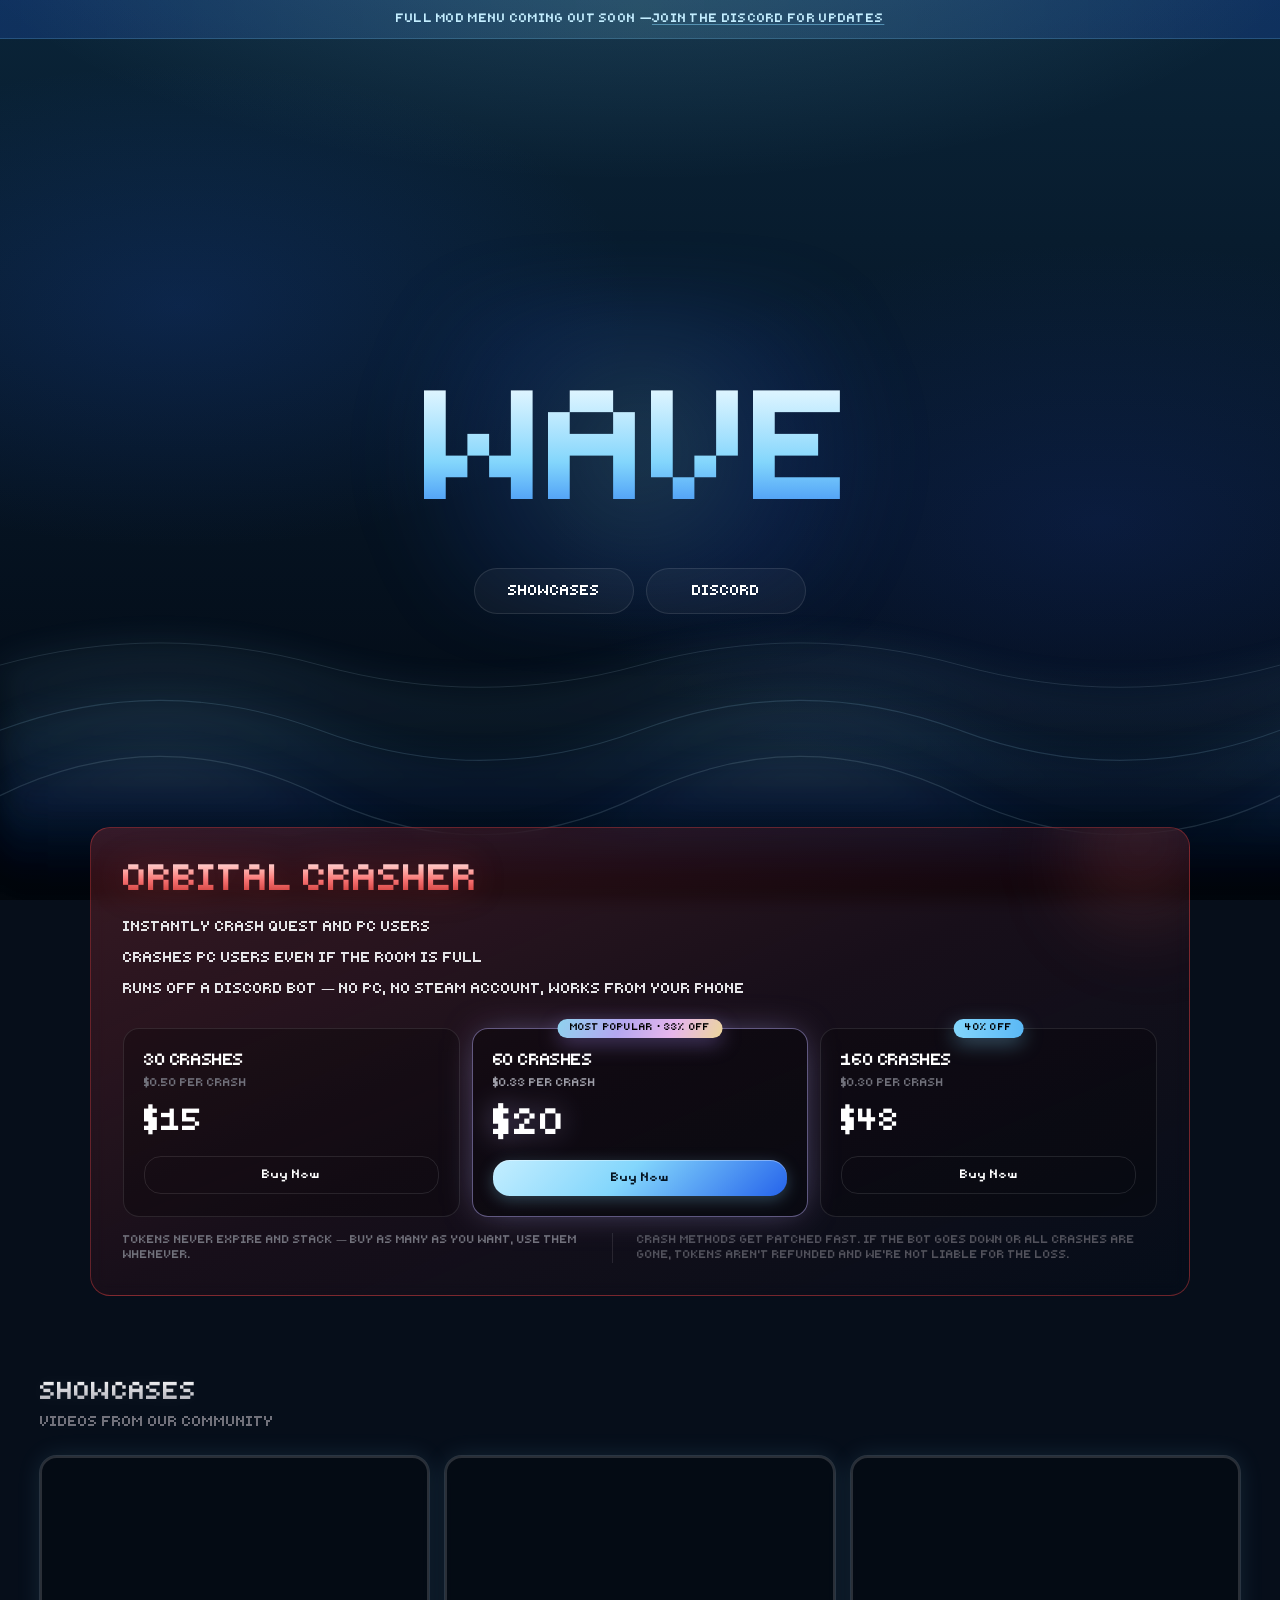
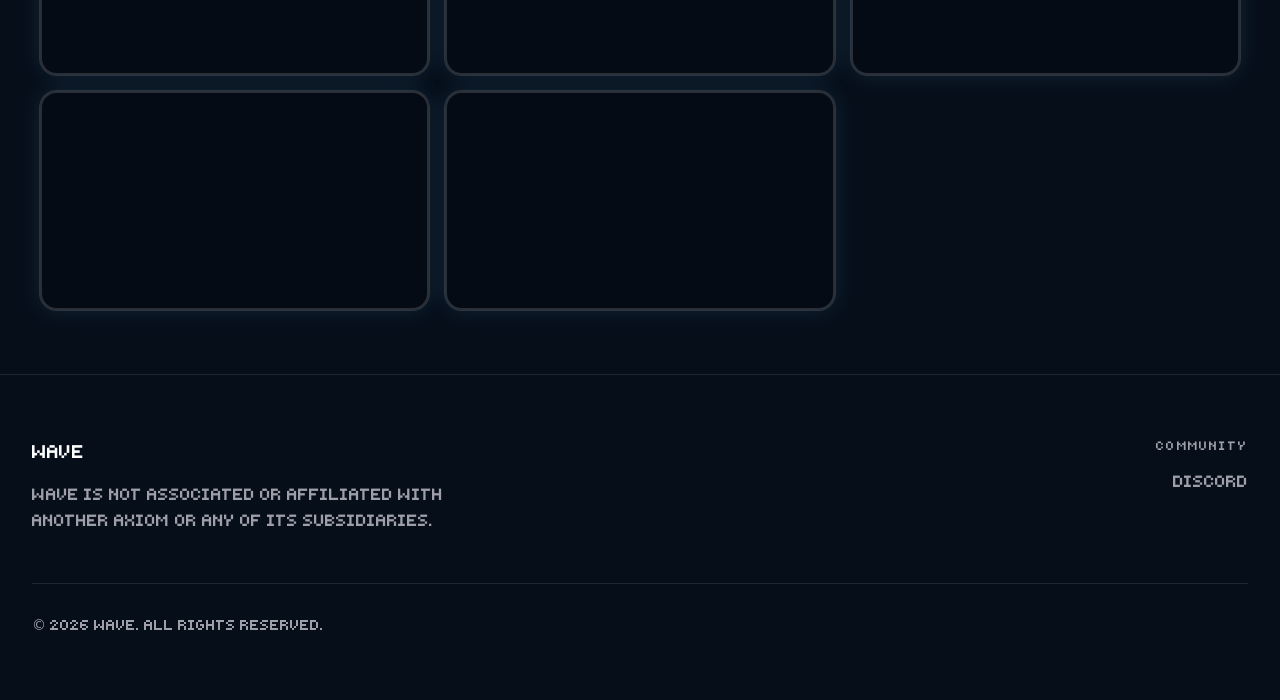
==== commit 3218c014: "remove corny ai thing I thought I removed" ====
--- a/index.html
+++ b/index.html
@@ -116,7 +116,7 @@
           <div class="relative">
             <h2 class="text-3xl md:text-4xl font-extrabold tracking-tight bg-gradient-to-b from-[#FEE2E2] via-[#F87171] to-[#B91C1C] bg-clip-text text-transparent drop-shadow-[0_0_16px_rgba(239,68,68,0.25)]">Orbital Crasher</h2>
 
-            <p class="mt-2 max-w-[640px] text-sm leading-relaxed text-zinc-300">1 crash = 1 token — no subscription, no expiry. Bigger packs are cheaper per crash.</p>
+            
 
             <ul class="mt-4 grid gap-2">
               <li class="text-sm leading-relaxed text-zinc-200">Instantly crash quest and PC users</li>
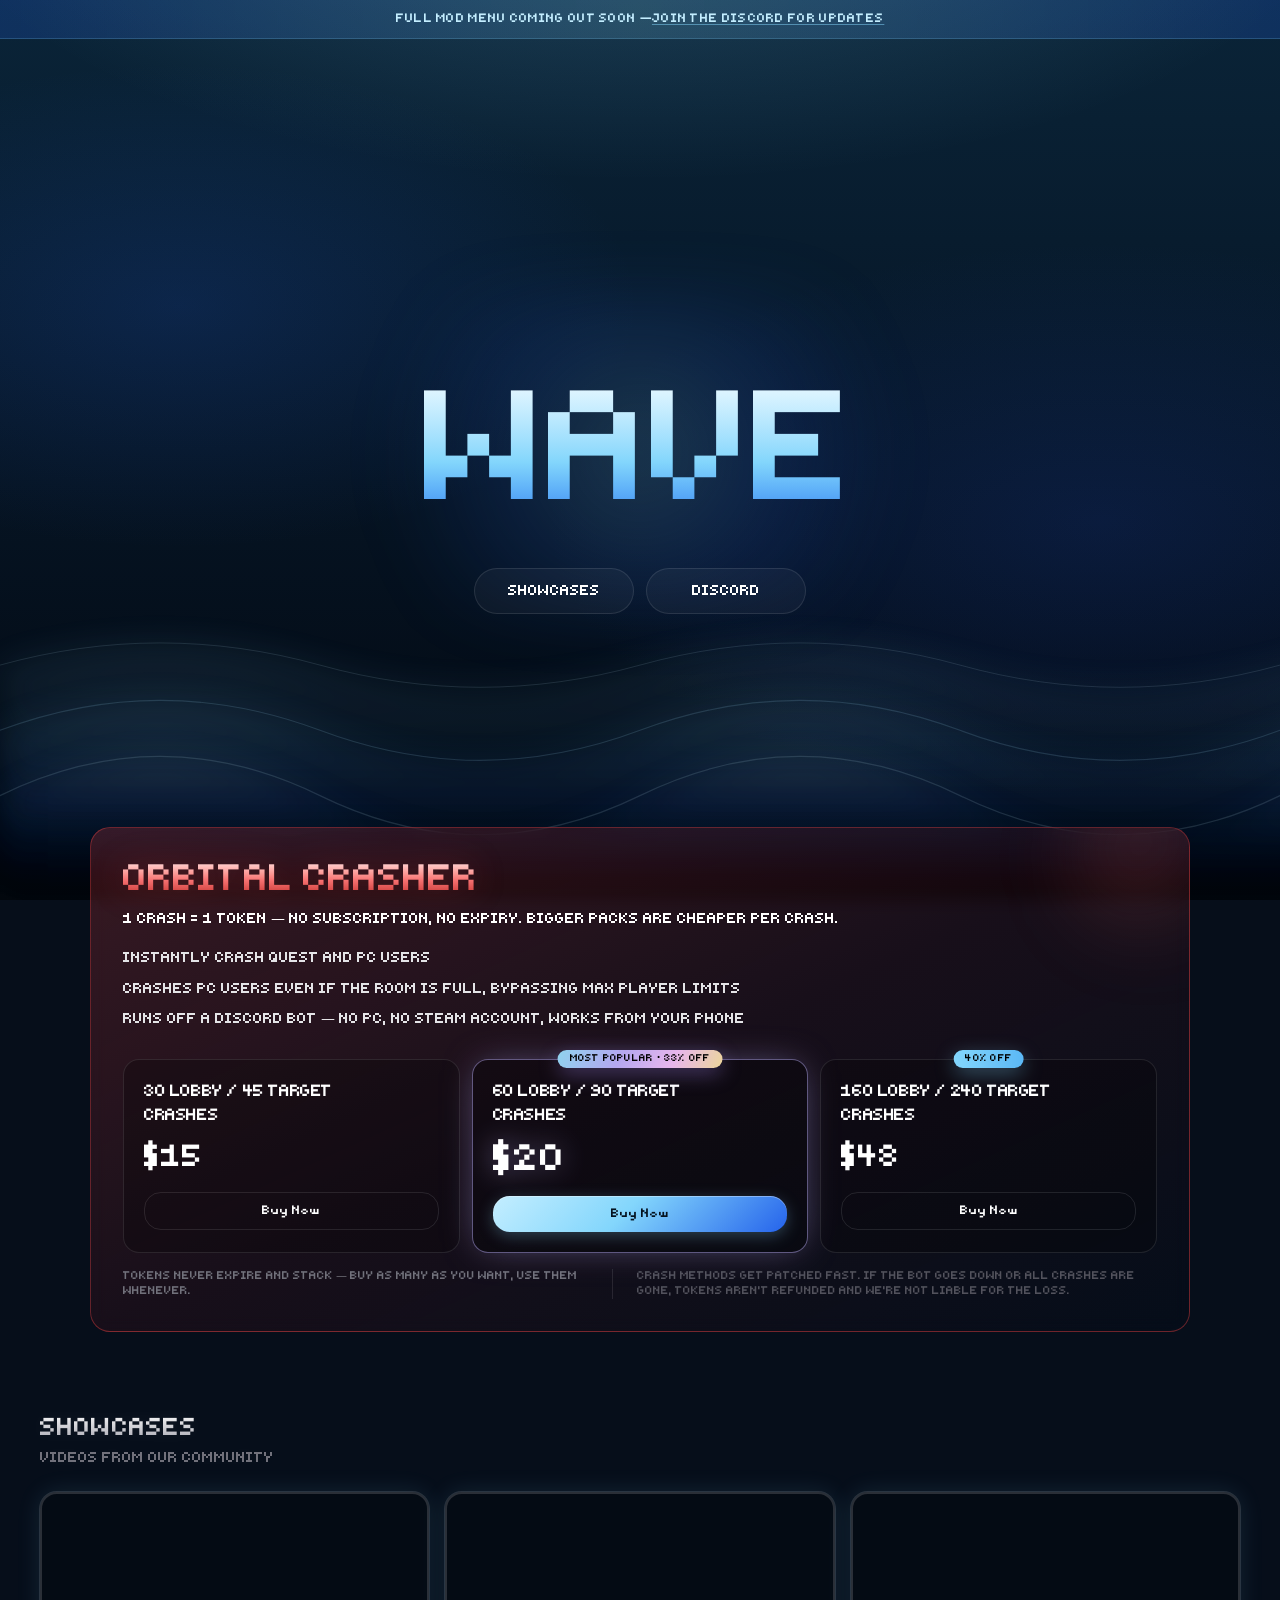
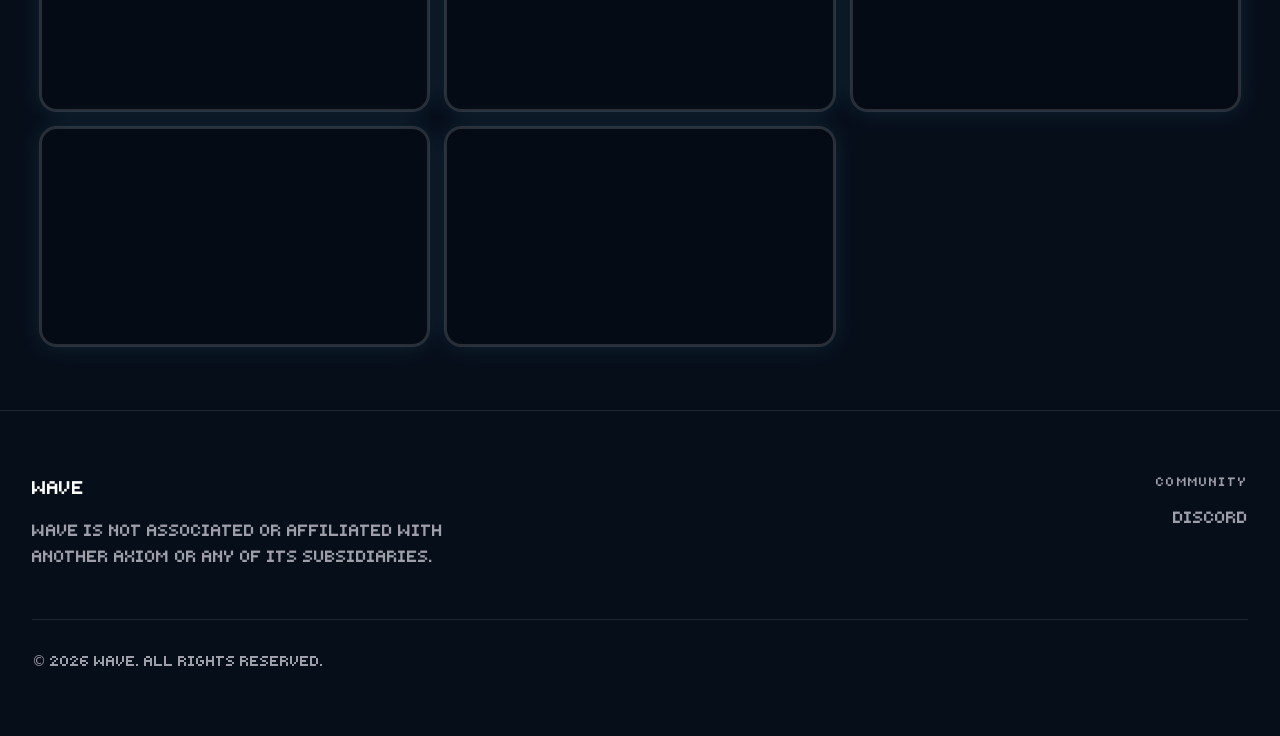
==== commit 35767d23: "Revise crash offers and pricing in index.html Updated crash offer details and pricing structure." ====
--- a/index.html
+++ b/index.html
@@ -116,19 +116,18 @@
           <div class="relative">
             <h2 class="text-3xl md:text-4xl font-extrabold tracking-tight bg-gradient-to-b from-[#FEE2E2] via-[#F87171] to-[#B91C1C] bg-clip-text text-transparent drop-shadow-[0_0_16px_rgba(239,68,68,0.25)]">Orbital Crasher</h2>
 
-            
+            <p class="mt-2 max-w-[640px] text-sm leading-relaxed text-zinc-300">1 crash = 1 token — no subscription, no expiry. Bigger packs are cheaper per crash.</p>
 
             <ul class="mt-4 grid gap-2">
               <li class="text-sm leading-relaxed text-zinc-200">Instantly crash quest and PC users</li>
-              <li class="text-sm leading-relaxed text-zinc-200">Crashes PC users even if the room is full</li>
+              <li class="text-sm leading-relaxed text-zinc-200">Crashes PC users even if the room is full, bypassing max player limits</li>
               <li class="text-sm leading-relaxed text-zinc-200">Runs off a Discord bot — no PC, no Steam account, works from your phone</li>
             </ul>
 
             <div class="mt-7 grid grid-cols-1 gap-3 sm:grid-cols-3">
 
               <article class="rounded-2xl border border-white/10 bg-black/25 p-5 flex flex-col">
-                <div class="text-base font-extrabold tracking-tight text-white">30 crashes</div>
-                <div class="mt-0.5 text-[11px] text-zinc-500">$0.50 per crash</div>
+                <div class="text-base font-extrabold tracking-tight text-white">30 Lobby / 45 Target<br>crashes</div>
                 <div class="mt-3 flex items-baseline gap-1">
                   <span class="text-3xl font-extrabold text-white">$15</span>
                 </div>
@@ -137,8 +136,7 @@
 
               <article class="relative rounded-2xl border border-[#B4A7F0]/50 bg-black/30 p-5 flex flex-col shadow-[0_0_36px_-10px_rgba(180,167,240,0.55)]">
                 <div class="absolute -top-2.5 left-1/2 -translate-x-1/2 whitespace-nowrap rounded-full bg-[linear-gradient(115deg,#8FD3EE_0%,#B4A7F0_38%,#E7B6EC_70%,#ECD69A_100%)] px-3 py-0.5 text-[0.6rem] font-extrabold uppercase tracking-wide text-black shadow-[0_6px_20px_rgba(167,139,250,0.35)]">Most popular · 33% off</div>
-                <div class="text-base font-extrabold tracking-tight text-white">60 crashes</div>
-                <div class="mt-0.5 text-[11px] text-zinc-400">$0.33 per crash</div>
+                <div class="text-base font-extrabold tracking-tight text-white">60 lobby / 90 target<br>crashes</div>
                 <div class="mt-3 flex items-baseline gap-1">
                   <span class="text-4xl font-extrabold text-white drop-shadow-[0_0_14px_rgba(180,167,240,0.45)]">$20</span>
                 </div>
@@ -147,8 +145,7 @@
 
               <article class="relative rounded-2xl border border-white/10 bg-black/25 p-5 flex flex-col">
                 <div class="absolute -top-2.5 left-1/2 -translate-x-1/2 whitespace-nowrap rounded-full bg-gradient-to-r from-[#83D6FC] to-[#5BB8F5] px-3 py-0.5 text-[0.6rem] font-extrabold uppercase tracking-wide text-black shadow-[0_6px_20px_rgba(131,214,252,0.35)]">40% off</div>
-                <div class="text-base font-extrabold tracking-tight text-white">160 crashes</div>
-                <div class="mt-0.5 text-[11px] text-zinc-500">$0.30 per crash</div>
+                <div class="text-base font-extrabold tracking-tight text-white">160 lobby / 240 target<br>crashes</div>
                 <div class="mt-3 flex items-baseline gap-1">
                   <span class="text-3xl font-extrabold text-white">$48</span>
                 </div>
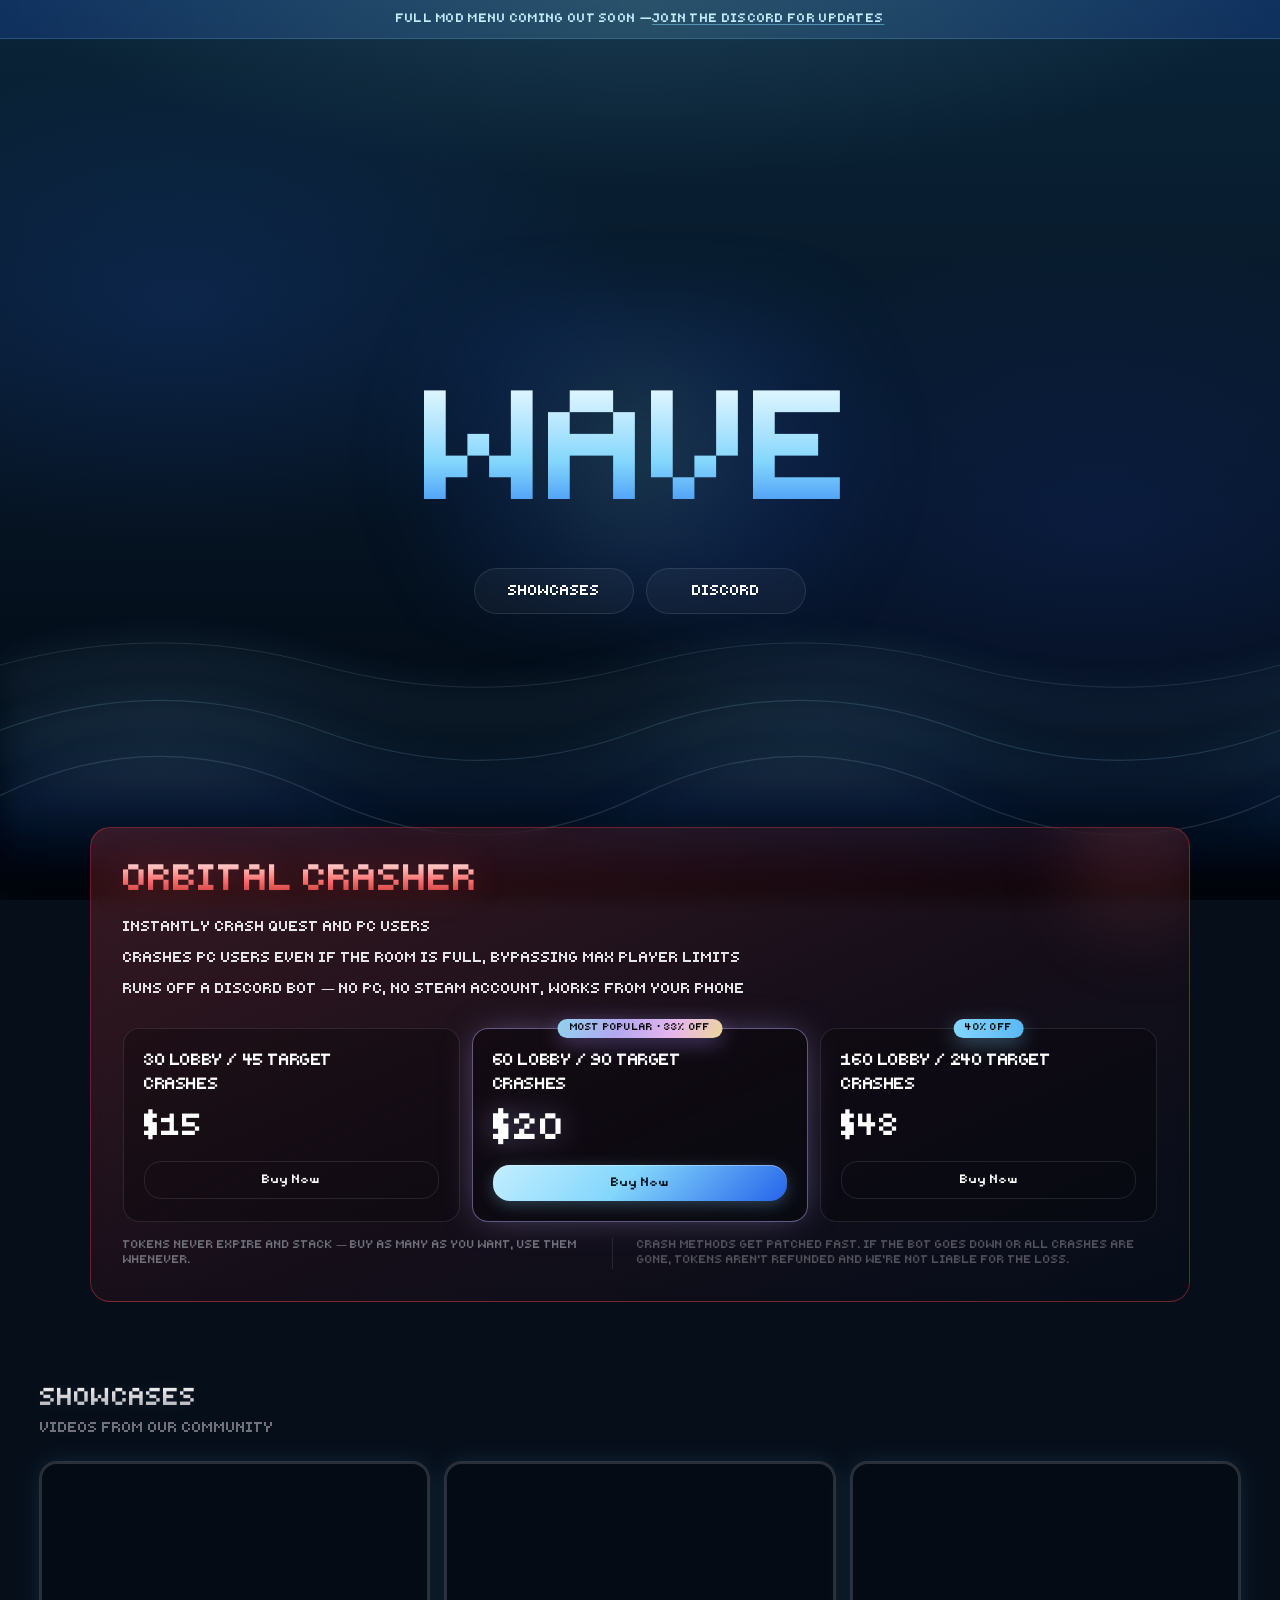
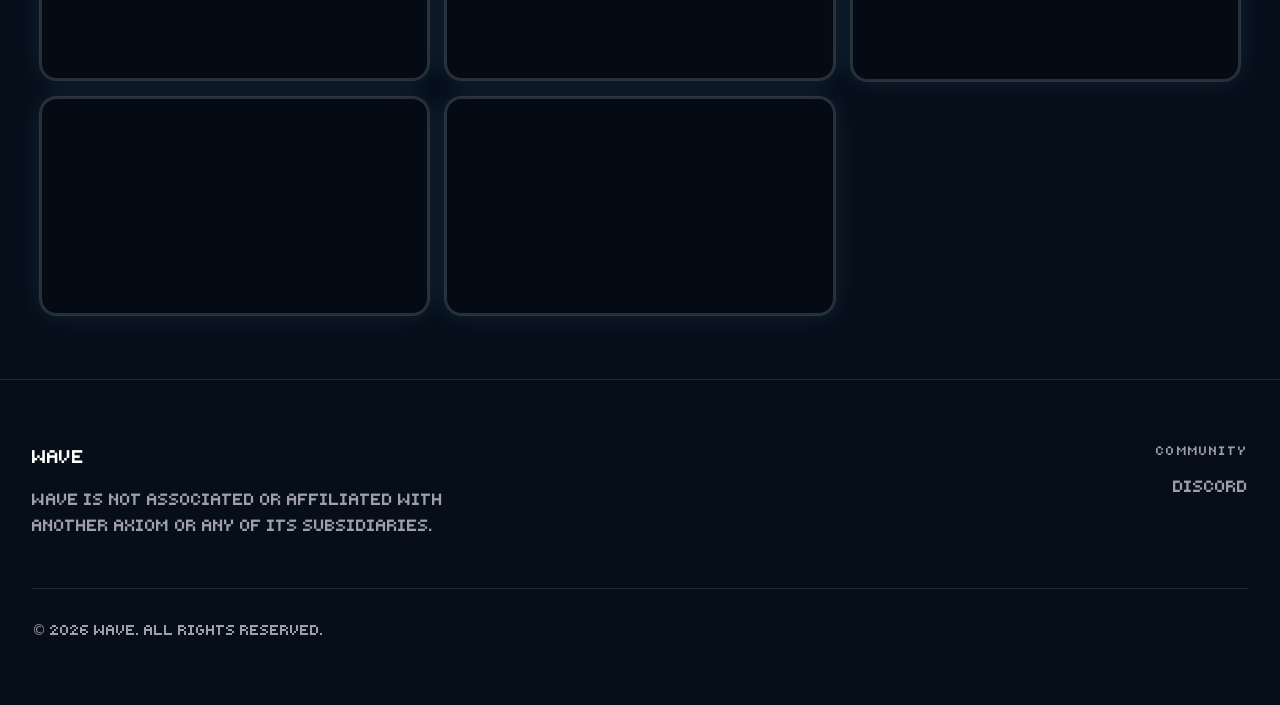
==== commit 7ef2d4a2: "forgot to remove ai slop again" ====
--- a/index.html
+++ b/index.html
@@ -116,8 +116,6 @@
           <div class="relative">
             <h2 class="text-3xl md:text-4xl font-extrabold tracking-tight bg-gradient-to-b from-[#FEE2E2] via-[#F87171] to-[#B91C1C] bg-clip-text text-transparent drop-shadow-[0_0_16px_rgba(239,68,68,0.25)]">Orbital Crasher</h2>
 
-            <p class="mt-2 max-w-[640px] text-sm leading-relaxed text-zinc-300">1 crash = 1 token — no subscription, no expiry. Bigger packs are cheaper per crash.</p>
-
             <ul class="mt-4 grid gap-2">
               <li class="text-sm leading-relaxed text-zinc-200">Instantly crash quest and PC users</li>
               <li class="text-sm leading-relaxed text-zinc-200">Crashes PC users even if the room is full, bypassing max player limits</li>
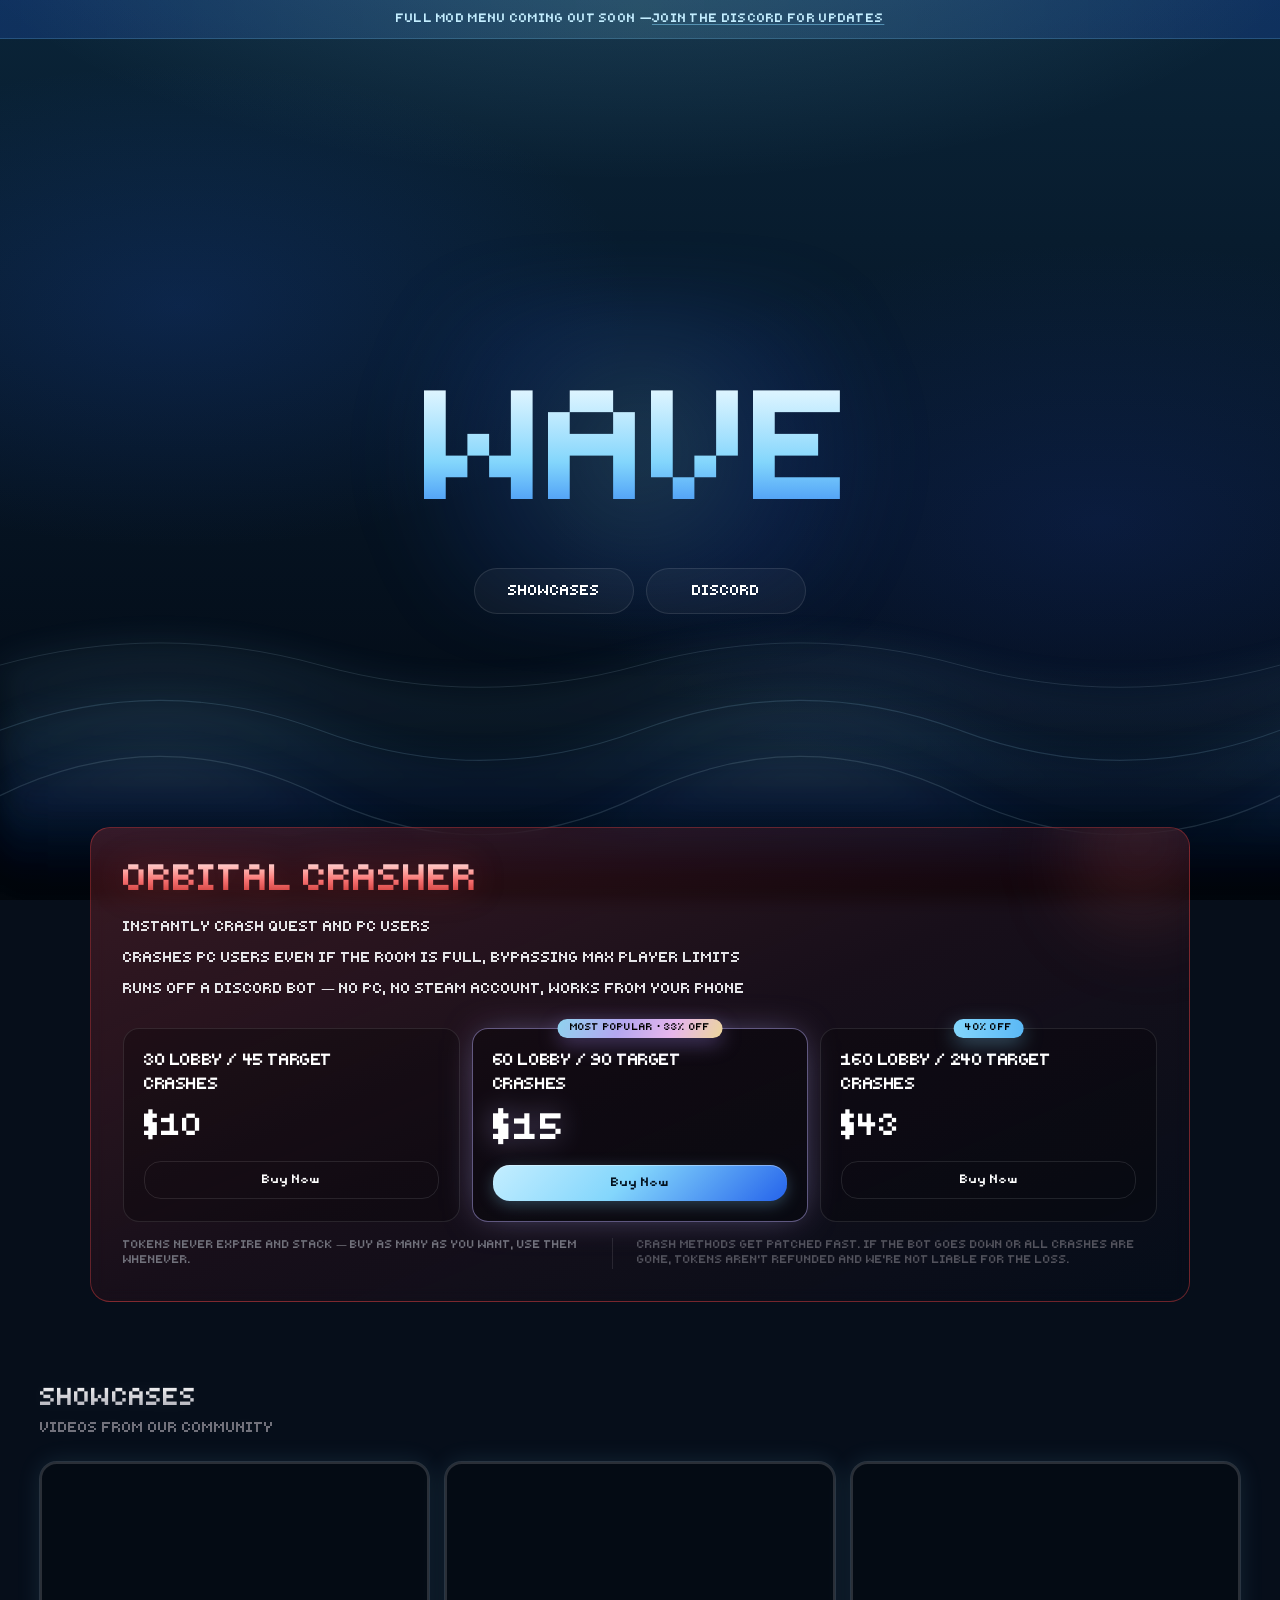
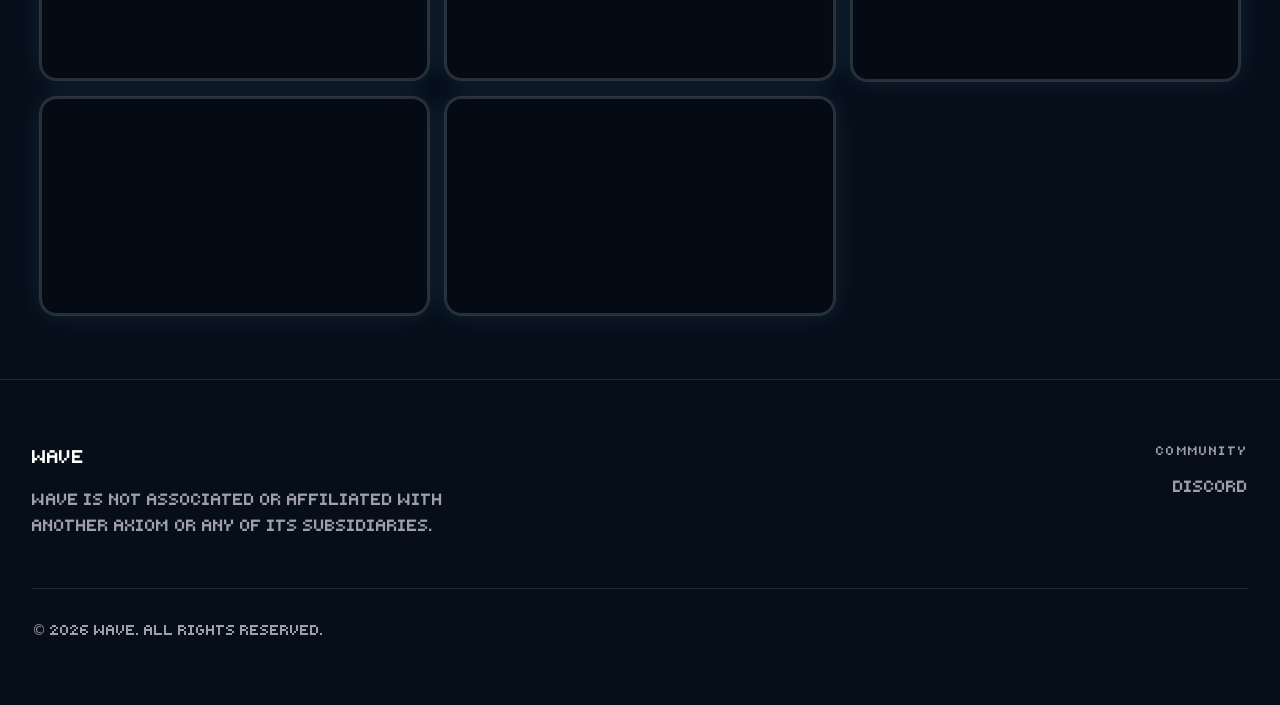
==== commit 6eb75d61: "price change" ====
--- a/index.html
+++ b/index.html
@@ -127,7 +127,7 @@
               <article class="rounded-2xl border border-white/10 bg-black/25 p-5 flex flex-col">
                 <div class="text-base font-extrabold tracking-tight text-white">30 Lobby / 45 Target<br>crashes</div>
                 <div class="mt-3 flex items-baseline gap-1">
-                  <span class="text-3xl font-extrabold text-white">$15</span>
+                  <span class="text-3xl font-extrabold text-white">$10</span>
                 </div>
                 <button type="button" data-sell-store="55426" data-sell-product="393732" data-sell-theme="" data-sell-darkmode="true" class="mt-4 inline-flex w-full cursor-pointer justify-center rounded-xl border border-white/10 py-2.5 text-xs font-bold text-white hover:bg-white/10">Buy Now</button>
               </article>
@@ -136,7 +136,7 @@
                 <div class="absolute -top-2.5 left-1/2 -translate-x-1/2 whitespace-nowrap rounded-full bg-[linear-gradient(115deg,#8FD3EE_0%,#B4A7F0_38%,#E7B6EC_70%,#ECD69A_100%)] px-3 py-0.5 text-[0.6rem] font-extrabold uppercase tracking-wide text-black shadow-[0_6px_20px_rgba(167,139,250,0.35)]">Most popular · 33% off</div>
                 <div class="text-base font-extrabold tracking-tight text-white">60 lobby / 90 target<br>crashes</div>
                 <div class="mt-3 flex items-baseline gap-1">
-                  <span class="text-4xl font-extrabold text-white drop-shadow-[0_0_14px_rgba(180,167,240,0.45)]">$20</span>
+                  <span class="text-4xl font-extrabold text-white drop-shadow-[0_0_14px_rgba(180,167,240,0.45)]">$15</span>
                 </div>
                 <button type="button" data-sell-store="55426" data-sell-product="393736" data-sell-theme="" data-sell-darkmode="true" class="btn-primary mt-4 inline-flex w-full cursor-pointer justify-center rounded-xl py-2.5 text-xs font-bold">Buy Now</button>
               </article>
@@ -145,7 +145,7 @@
                 <div class="absolute -top-2.5 left-1/2 -translate-x-1/2 whitespace-nowrap rounded-full bg-gradient-to-r from-[#83D6FC] to-[#5BB8F5] px-3 py-0.5 text-[0.6rem] font-extrabold uppercase tracking-wide text-black shadow-[0_6px_20px_rgba(131,214,252,0.35)]">40% off</div>
                 <div class="text-base font-extrabold tracking-tight text-white">160 lobby / 240 target<br>crashes</div>
                 <div class="mt-3 flex items-baseline gap-1">
-                  <span class="text-3xl font-extrabold text-white">$48</span>
+                  <span class="text-3xl font-extrabold text-white">$43</span>
                 </div>
                 <button type="button" data-sell-store="55426" data-sell-product="393737" data-sell-theme="" data-sell-darkmode="true" class="mt-4 inline-flex w-full cursor-pointer justify-center rounded-xl border border-white/10 py-2.5 text-xs font-bold text-white hover:bg-white/10">Buy Now</button>
               </article>
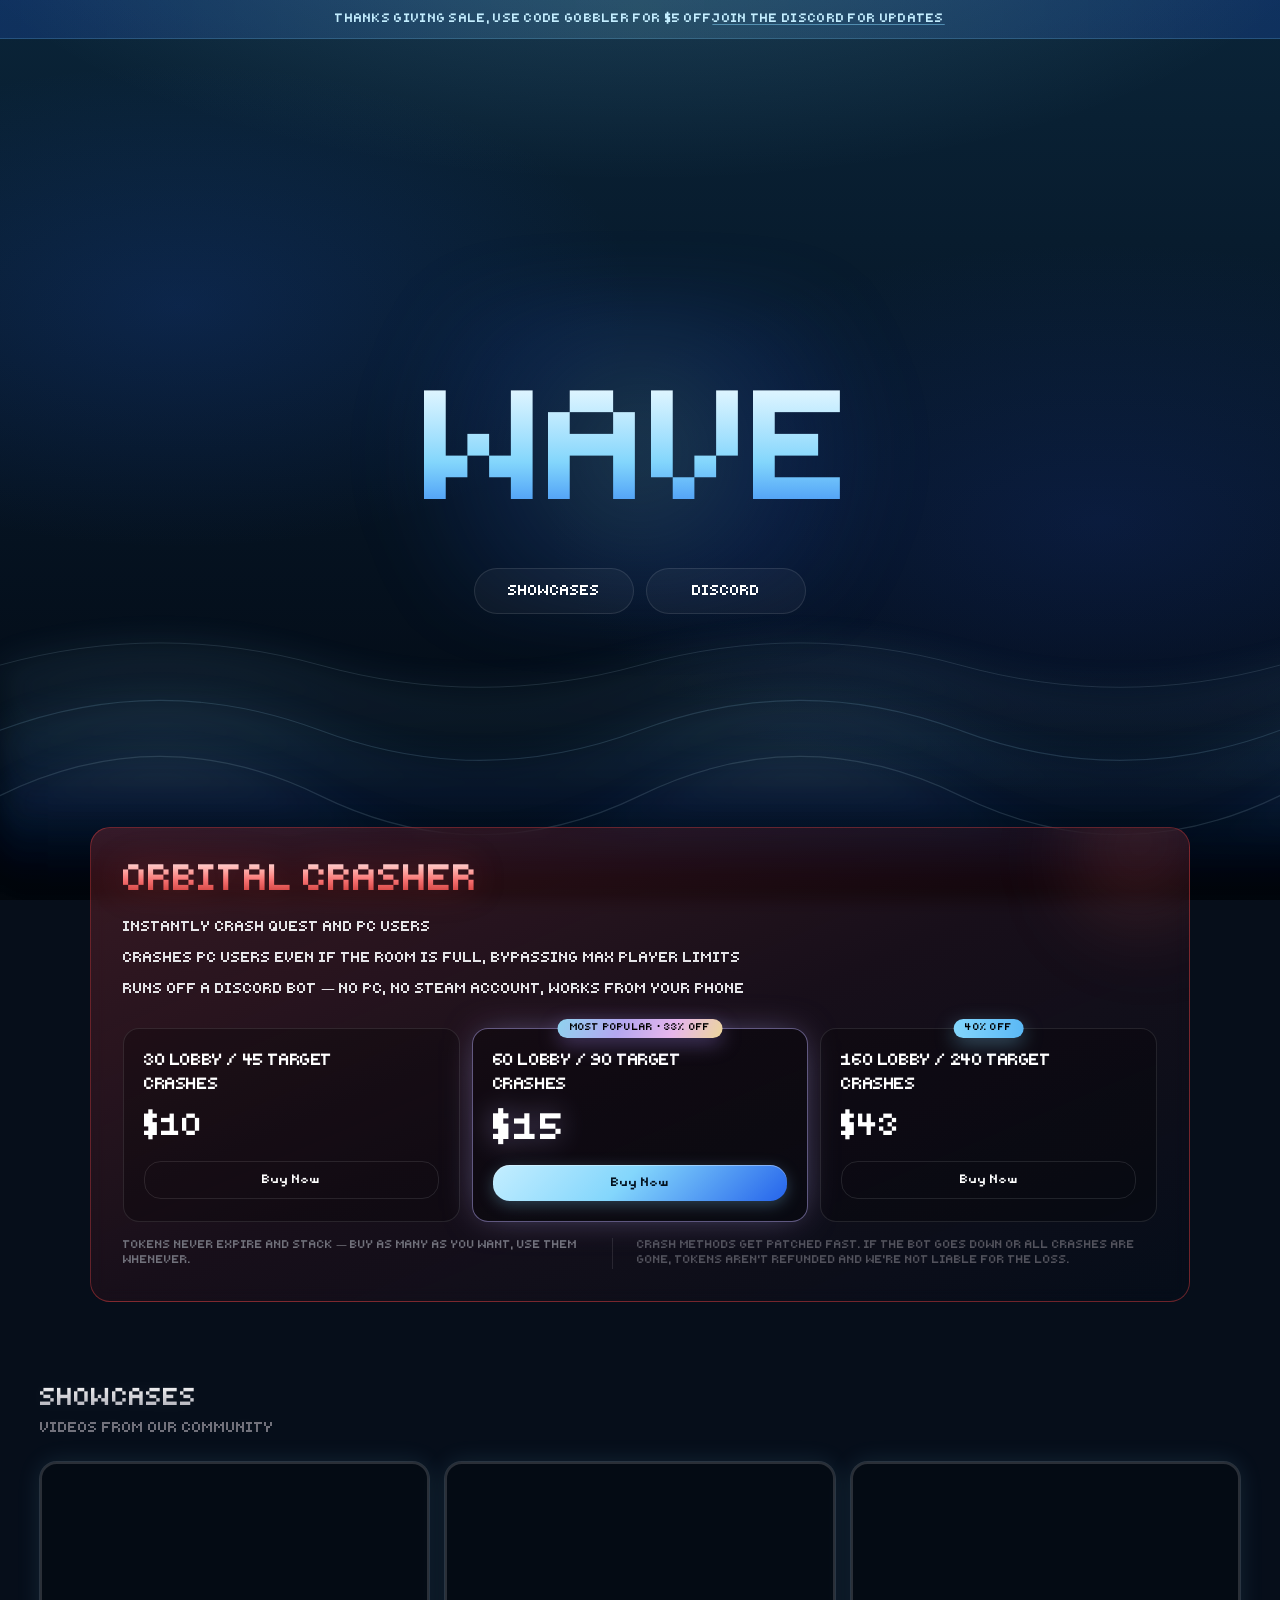
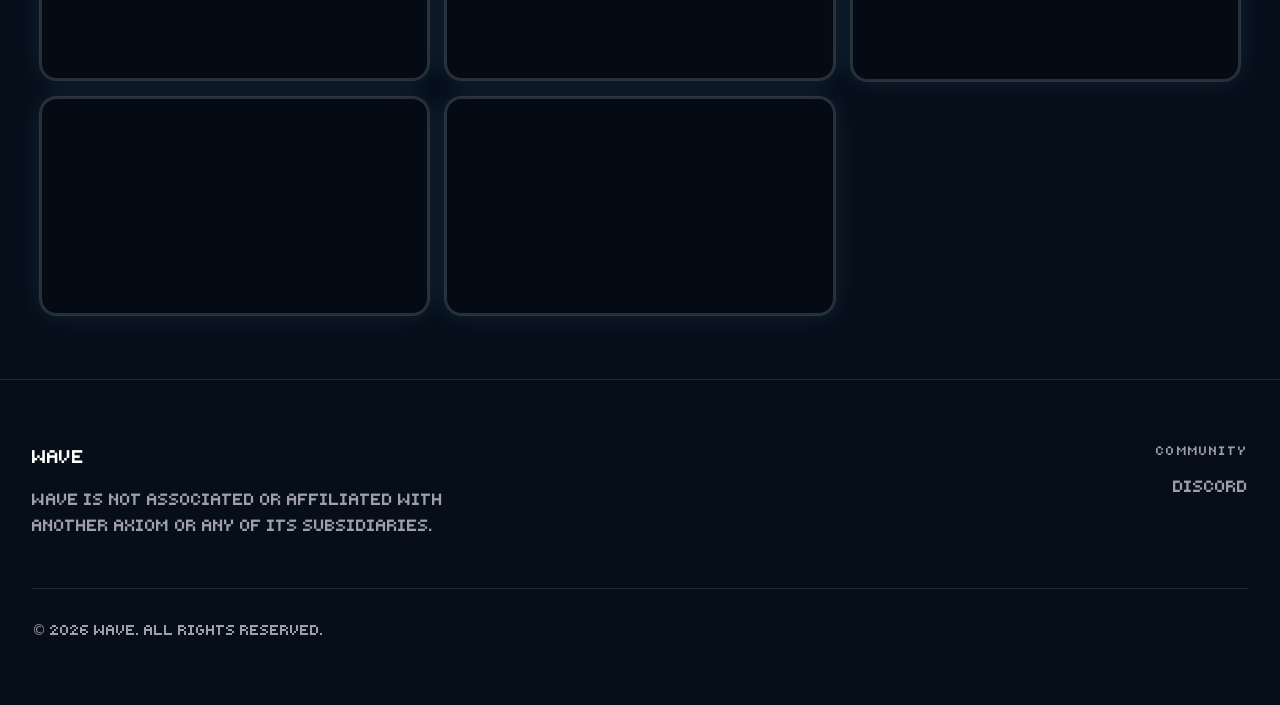
==== commit 623b6e35: "Update announcement text in index.html" ====
--- a/index.html
+++ b/index.html
@@ -63,7 +63,7 @@
 
   <!-- top banner — announcement + discord -->
   <a href="https://discord.gg/JmX66dGjEC" target="_blank" rel="noopener noreferrer" class="relative z-10 flex w-full items-center justify-center border-b border-[#83D6FC]/20 bg-[linear-gradient(90deg,rgba(37,99,235,0.22),rgba(131,214,252,0.16),rgba(37,99,235,0.22))] px-4 py-2.5 text-center text-[12px] font-semibold tracking-wide text-[#C4EEFF] transition-colors hover:text-white">
-    Full mod menu coming out soon — <span class="underline decoration-[#83D6FC]/50 underline-offset-2">join the discord for updates</span>
+    THANKS GIVING SALE, USE CODE GOBBLER FOR $5 OFF <span class="underline decoration-[#83D6FC]/50 underline-offset-2">join the discord for updates</span>
   </a>
 
   <a href="#main" class="sr-only focus:not-sr-only focus:fixed focus:left-3 focus:top-3 focus:z-[60] focus:rounded-lg focus:bg-[#83D6FC] focus:px-4 focus:py-2 focus:font-semibold focus:text-black">Skip to main content</a>
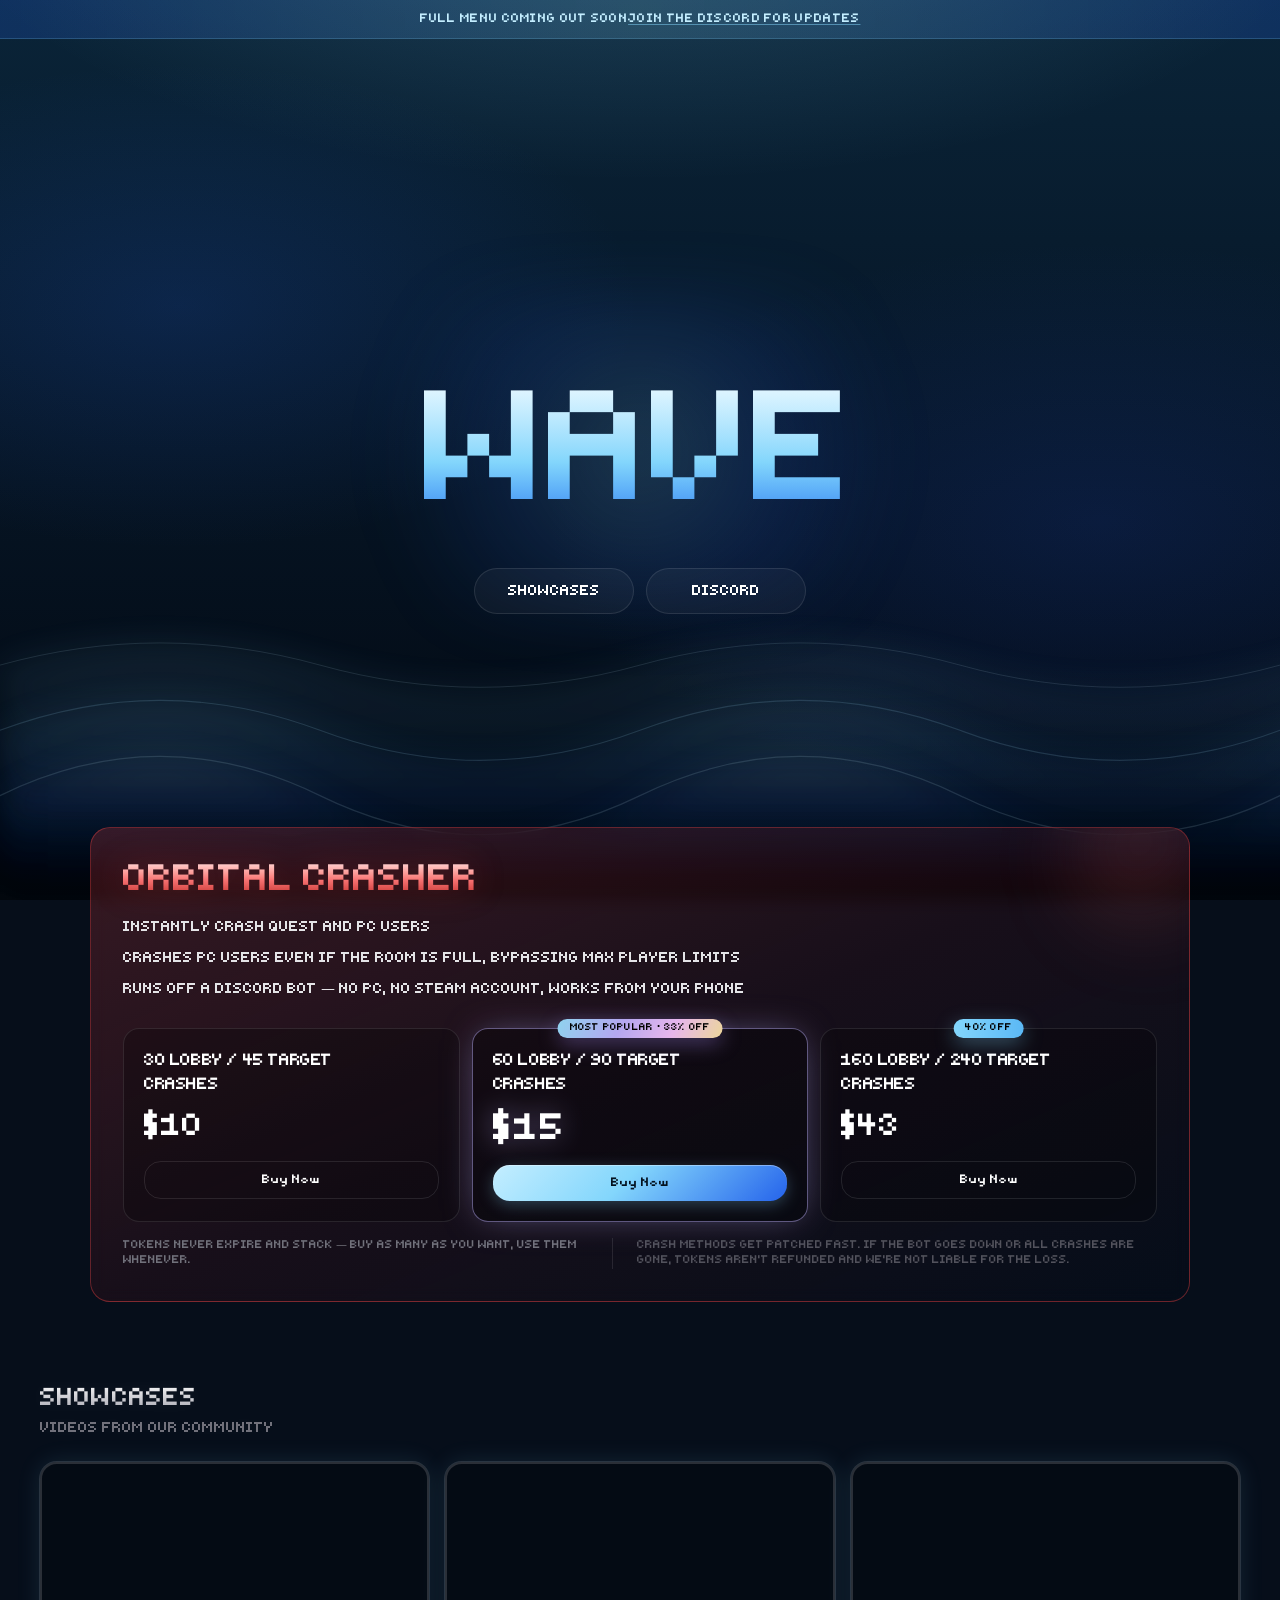
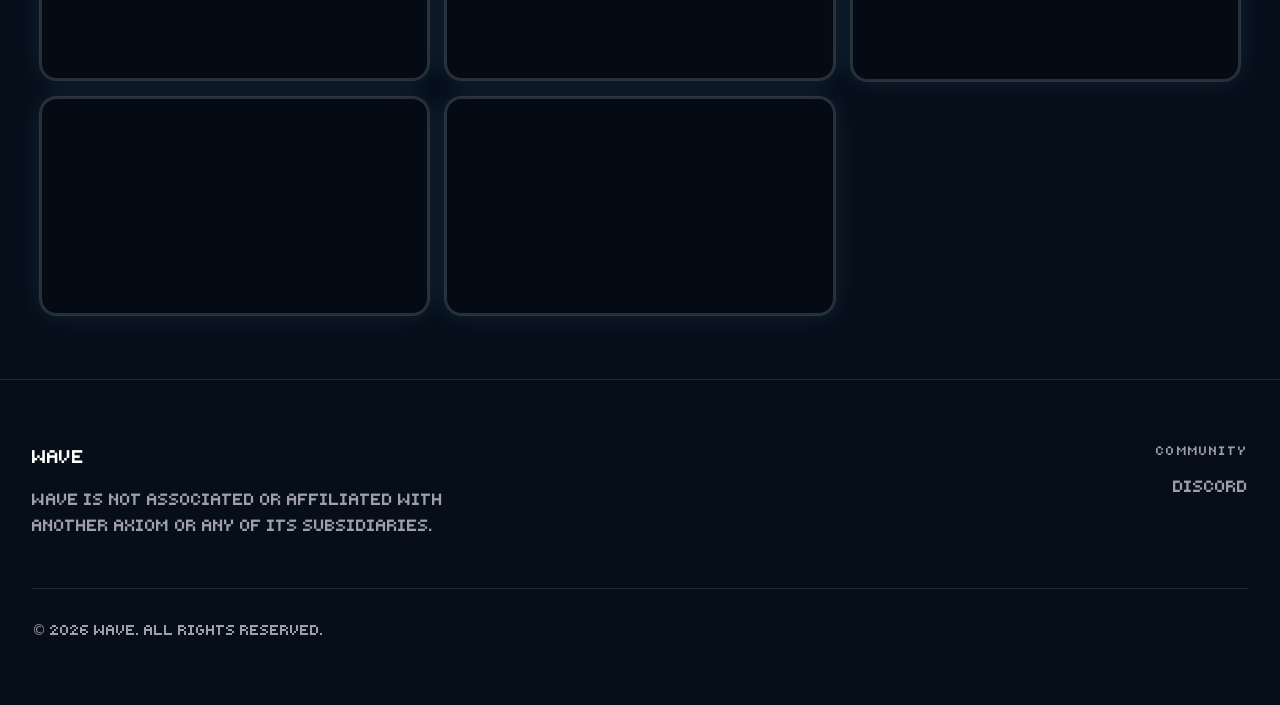
==== commit 8f0c86ac: "Update announcement text in index.html" ====
--- a/index.html
+++ b/index.html
@@ -63,7 +63,7 @@
 
   <!-- top banner — announcement + discord -->
   <a href="https://discord.gg/JmX66dGjEC" target="_blank" rel="noopener noreferrer" class="relative z-10 flex w-full items-center justify-center border-b border-[#83D6FC]/20 bg-[linear-gradient(90deg,rgba(37,99,235,0.22),rgba(131,214,252,0.16),rgba(37,99,235,0.22))] px-4 py-2.5 text-center text-[12px] font-semibold tracking-wide text-[#C4EEFF] transition-colors hover:text-white">
-    THANKS GIVING SALE, USE CODE GOBBLER FOR $5 OFF <span class="underline decoration-[#83D6FC]/50 underline-offset-2">join the discord for updates</span>
+    Full menu coming out soon <span class="underline decoration-[#83D6FC]/50 underline-offset-2">join the discord for updates</span>
   </a>
 
   <a href="#main" class="sr-only focus:not-sr-only focus:fixed focus:left-3 focus:top-3 focus:z-[60] focus:rounded-lg focus:bg-[#83D6FC] focus:px-4 focus:py-2 focus:font-semibold focus:text-black">Skip to main content</a>
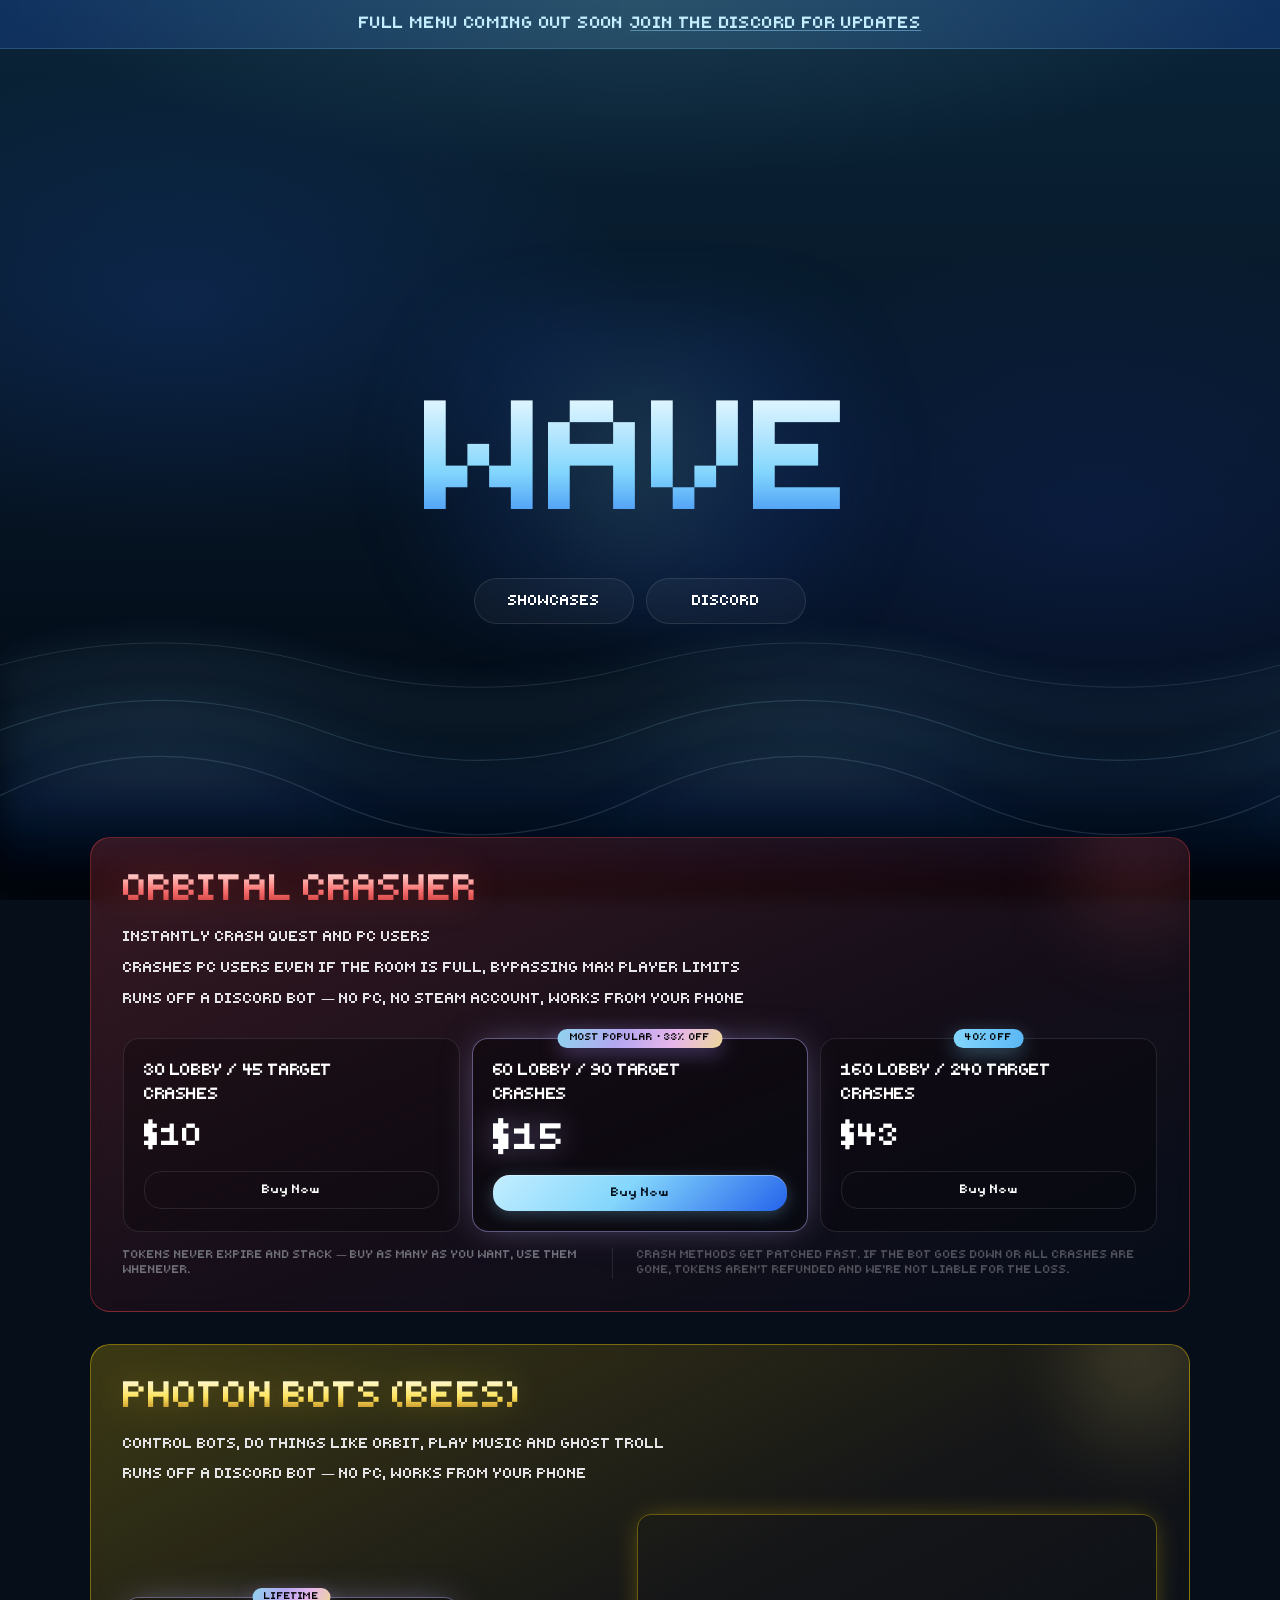
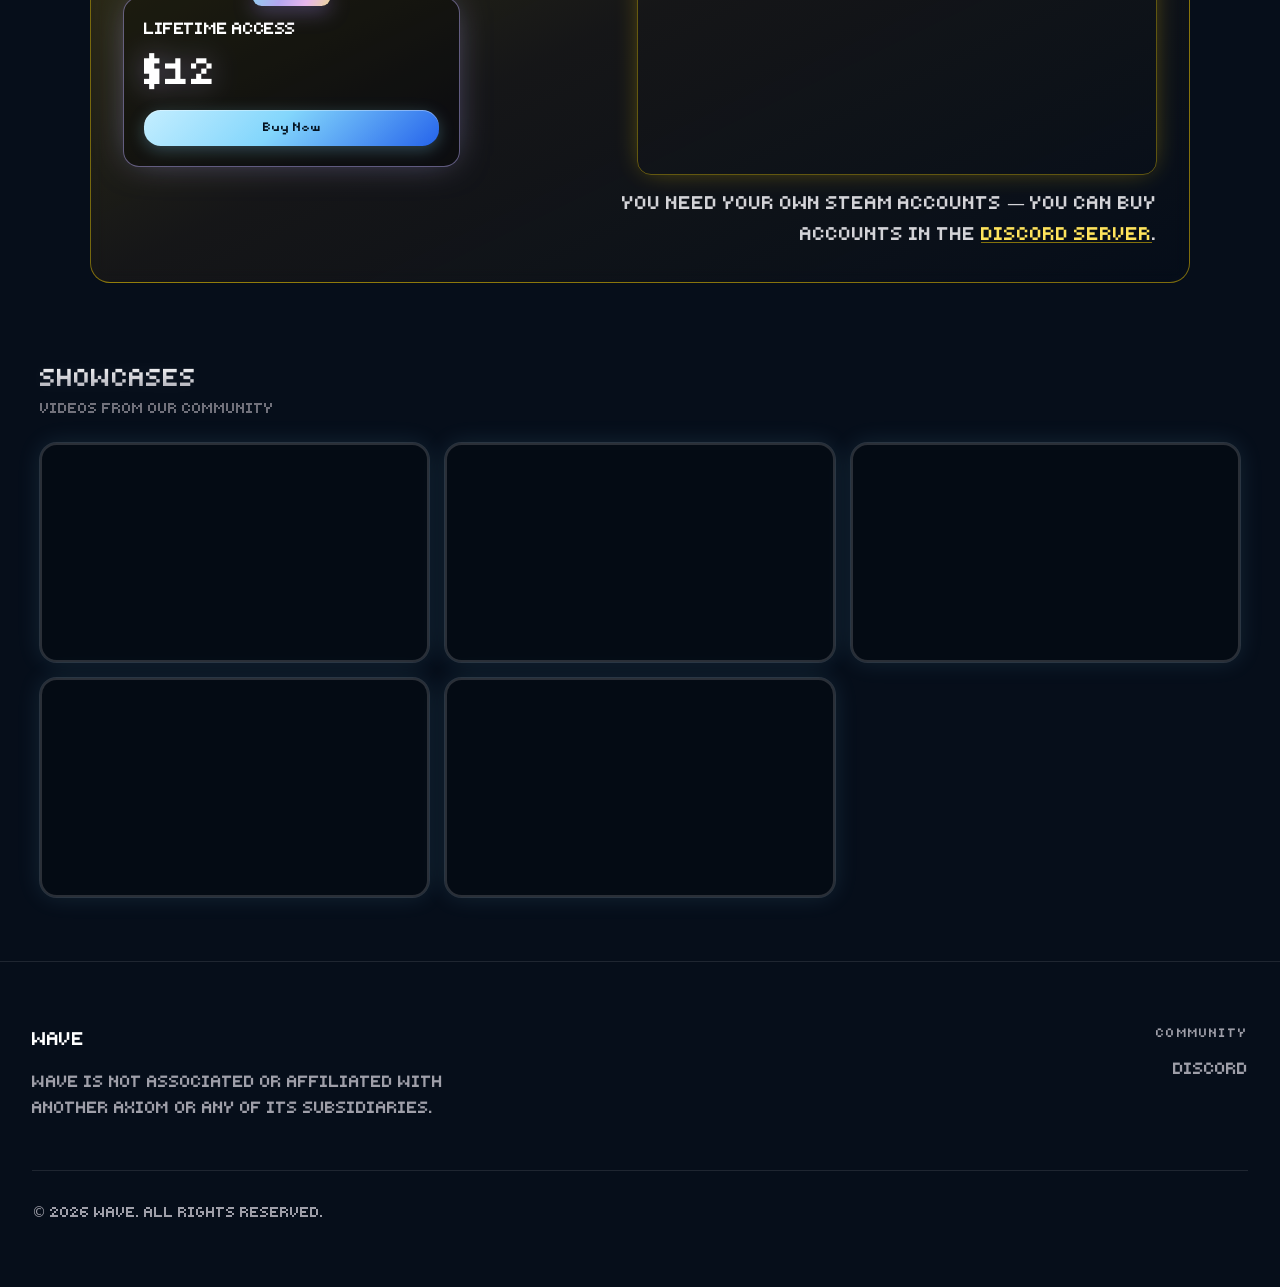
==== commit 5a8f206d: "Add files via upload" ====
--- a/index.html
+++ b/index.html
@@ -62,8 +62,8 @@
   <div class="wave-deep" aria-hidden="true"></div>
 
   <!-- top banner — announcement + discord -->
-  <a href="https://discord.gg/JmX66dGjEC" target="_blank" rel="noopener noreferrer" class="relative z-10 flex w-full items-center justify-center border-b border-[#83D6FC]/20 bg-[linear-gradient(90deg,rgba(37,99,235,0.22),rgba(131,214,252,0.16),rgba(37,99,235,0.22))] px-4 py-2.5 text-center text-[12px] font-semibold tracking-wide text-[#C4EEFF] transition-colors hover:text-white">
-    Full menu coming out soon <span class="underline decoration-[#83D6FC]/50 underline-offset-2">join the discord for updates</span>
+  <a href="https://discord.gg/JmX66dGjEC" target="_blank" rel="noopener noreferrer" class="relative z-10 flex w-full items-center justify-center border-b border-[#83D6FC]/20 bg-[linear-gradient(90deg,rgba(37,99,235,0.22),rgba(131,214,252,0.16),rgba(37,99,235,0.22))] px-4 py-3 text-center text-base font-semibold tracking-wide text-[#C4EEFF] transition-colors hover:text-white">
+    Full menu coming out soon <span style="width:.4em;display:inline-block"></span><span class="underline decoration-[#83D6FC]/50 underline-offset-2">join the discord for updates</span>
   </a>
 
   <a href="#main" class="sr-only focus:not-sr-only focus:fixed focus:left-3 focus:top-3 focus:z-[60] focus:rounded-lg focus:bg-[#83D6FC] focus:px-4 focus:py-2 focus:font-semibold focus:text-black">Skip to main content</a>
@@ -161,6 +161,40 @@
       </div>
     </section>
 
+    <!-- PHOTON BOTS (BEES) — .photon-* rules live in styles.src.css / css/site.css -->
+    <section id="photon" class="relative px-4 sm:px-6 lg:px-8 mt-4 pb-4">
+      <div class="mx-auto w-full max-w-[1100px]">
+        <div class="photon-panel relative overflow-hidden rounded-[20px] border backdrop-blur p-8">
+          <div class="photon-blob absolute -top-12 -right-12 h-40 w-40 blur-2xl rounded-full pointer-events-none"></div>
+
+          <div class="relative">
+            <h2 class="photon-title text-3xl md:text-4xl font-extrabold tracking-tight bg-clip-text text-transparent">PHOTON BOTS (BEES)</h2>
+
+            <ul class="mt-4 grid gap-2">
+              <li class="text-sm leading-relaxed text-zinc-200">Control bots, do things like orbit, play music and ghost troll</li>
+              <li class="text-sm leading-relaxed text-zinc-200">Runs off a Discord bot — no PC, works from your phone</li>
+            </ul>
+
+            <div class="photon-buy">
+              <article class="photon-card relative rounded-2xl border border-[#B4A7F0]/50 bg-black/30 p-5 flex flex-col shadow-[0_0_36px_-10px_rgba(180,167,240,0.55)]">
+                <div class="absolute -top-2.5 left-1/2 -translate-x-1/2 whitespace-nowrap rounded-full bg-[linear-gradient(115deg,#8FD3EE_0%,#B4A7F0_38%,#E7B6EC_70%,#ECD69A_100%)] px-3 py-0.5 text-[0.6rem] font-extrabold uppercase tracking-wide text-black shadow-[0_6px_20px_rgba(167,139,250,0.35)]">Lifetime</div>
+                <div class="text-base font-extrabold tracking-tight text-white">Lifetime access</div>
+                <div class="mt-3 flex items-baseline gap-1">
+                  <span class="text-4xl font-extrabold text-white drop-shadow-[0_0_14px_rgba(180,167,240,0.45)]">$12</span>
+                </div>
+                <button type="button" data-sell-store="55426" data-sell-product="394276" data-sell-theme="" data-sell-darkmode="true" class="btn-primary mt-4 inline-flex w-full cursor-pointer justify-center rounded-xl py-2.5 text-xs font-bold">Buy Now</button>
+              </article>
+
+              <div class="photon-note">
+                <video src="assets/bees.mp4" class="photon-video" autoplay loop muted playsinline></video>
+                <p class="photon-steam">You need your own Steam accounts — you can buy accounts in the <a href="https://discord.gg/JmX66dGjEC" target="_blank" rel="noopener noreferrer">Discord server</a>.</p>
+              </div>
+            </div>
+          </div>
+        </div>
+      </div>
+    </section>
+
     <!-- SHOWCASES -->
     <section id="showcases" class="px-4 sm:px-6 lg:px-8 py-16">
       <div class="mx-auto max-w-[1200px]">
@@ -207,4 +241,4 @@
 
   <script src="js/site.js" defer></script>
 </body>
-</html>
+</html>
--- a/css/site.css
+++ b/css/site.css
@@ -1587,3 +1587,16 @@
     }
   }
 }
+
+/* ---- PHOTON BOTS (green twin of Orbital Crasher) ---- */
+.photon-panel{border-color:rgba(255,214,0,.45);background-image:linear-gradient(to bottom right,rgba(255,214,0,.22),rgba(161,98,7,.10),transparent)}
+.photon-blob{background-image:linear-gradient(to bottom right,rgba(255,236,120,.28),transparent)}
+.photon-title{background-image:linear-gradient(to bottom,#FFFCE6,#FFE45C,#A16207);-webkit-background-clip:text;background-clip:text;color:transparent;-webkit-text-fill-color:transparent;filter:drop-shadow(0 0 16px rgba(255,214,0,.25))}
+/* features */
+.photon-buy{display:flex;flex-wrap:wrap;gap:28px;align-items:center;margin-top:28px}
+.photon-card{width:100%;max-width:337px;flex:0 0 auto}
+.photon-note{margin-left:auto;max-width:52%;text-align:right;font-size:1.125rem;line-height:1.7;color:#d4d4d8}
+@media (max-width:767px){.photon-buy{gap:18px}.photon-note{margin-left:0;max-width:100%;text-align:left;font-size:1rem}}
+.photon-video{display:block;margin-left:auto;width:100%;max-width:520px;border-radius:14px;border:1px solid rgba(255,214,0,.35);box-shadow:0 0 28px -8px rgba(255,214,0,.45);margin-bottom:14px}
+.photon-steam a{color:#FFE45C;text-decoration:underline;text-underline-offset:2px;text-decoration-color:rgba(255,214,0,.5)}
+.photon-steam a:hover{color:#fff}
